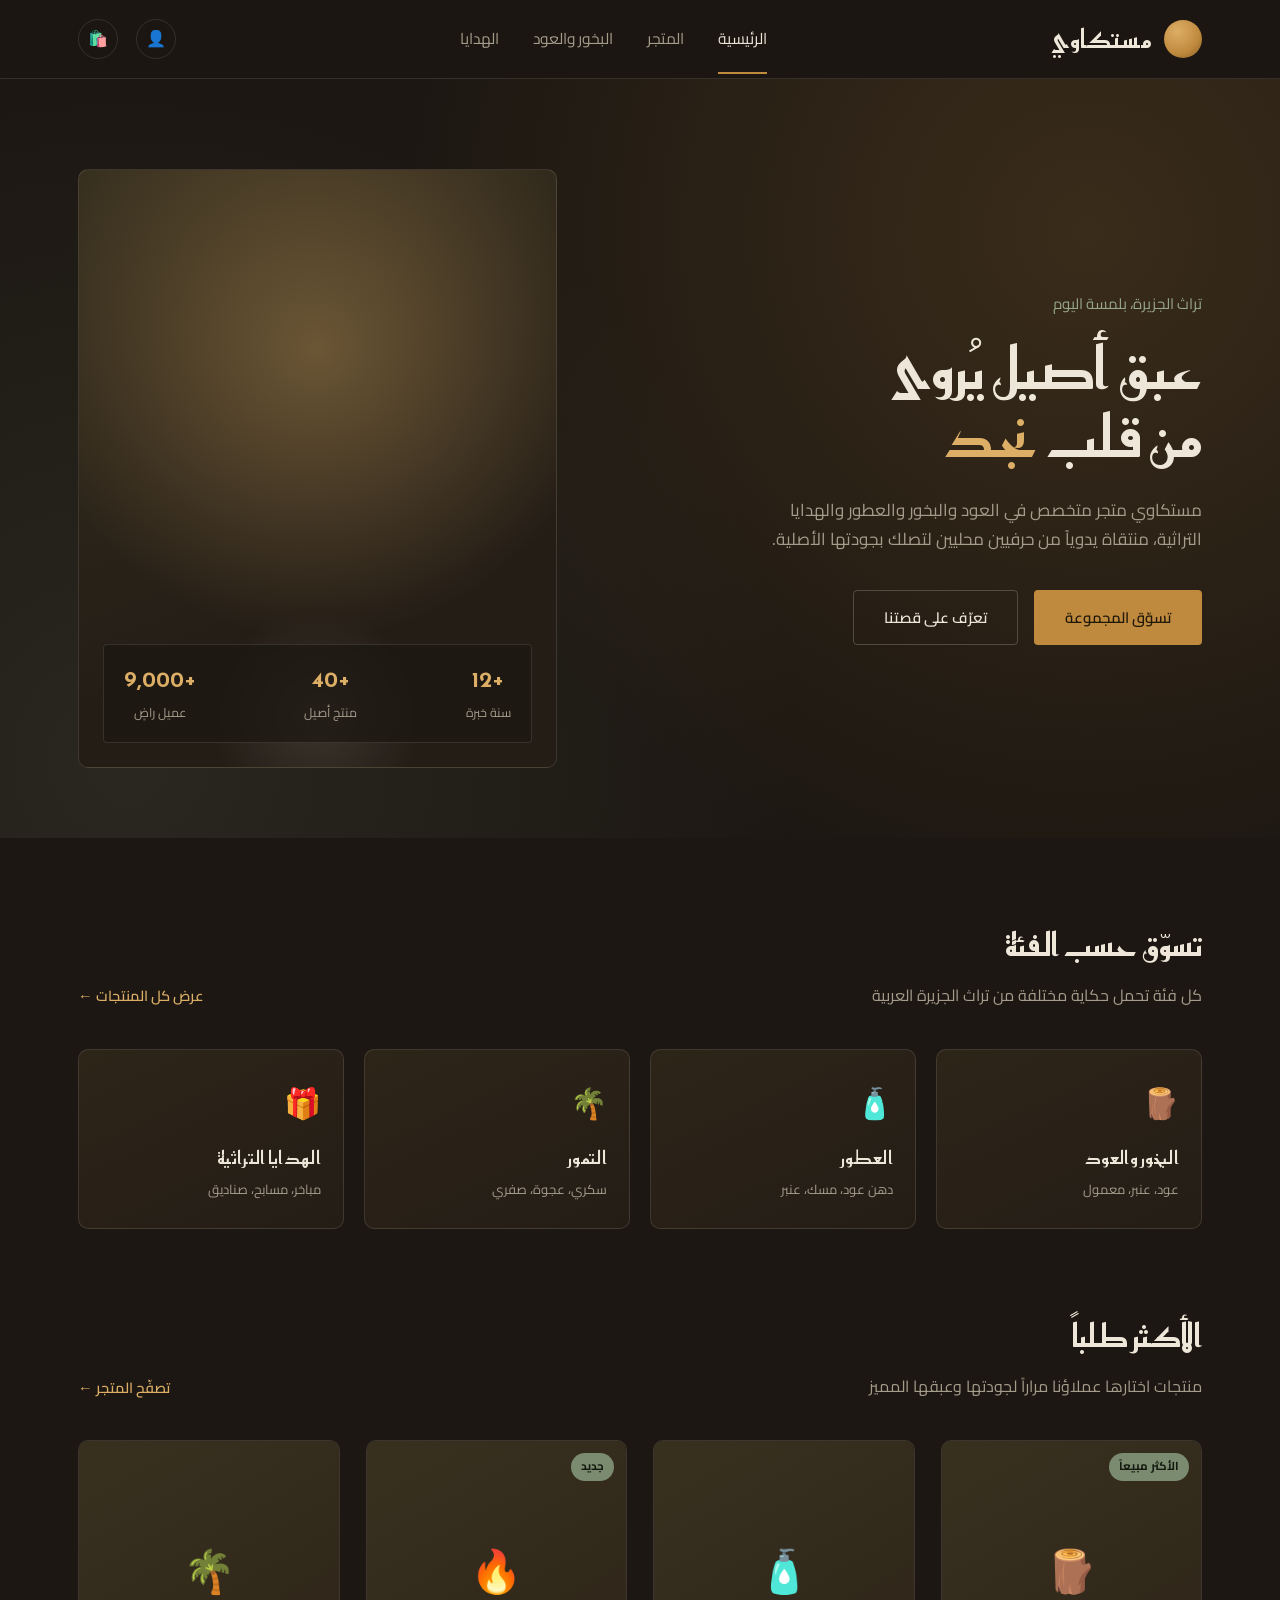
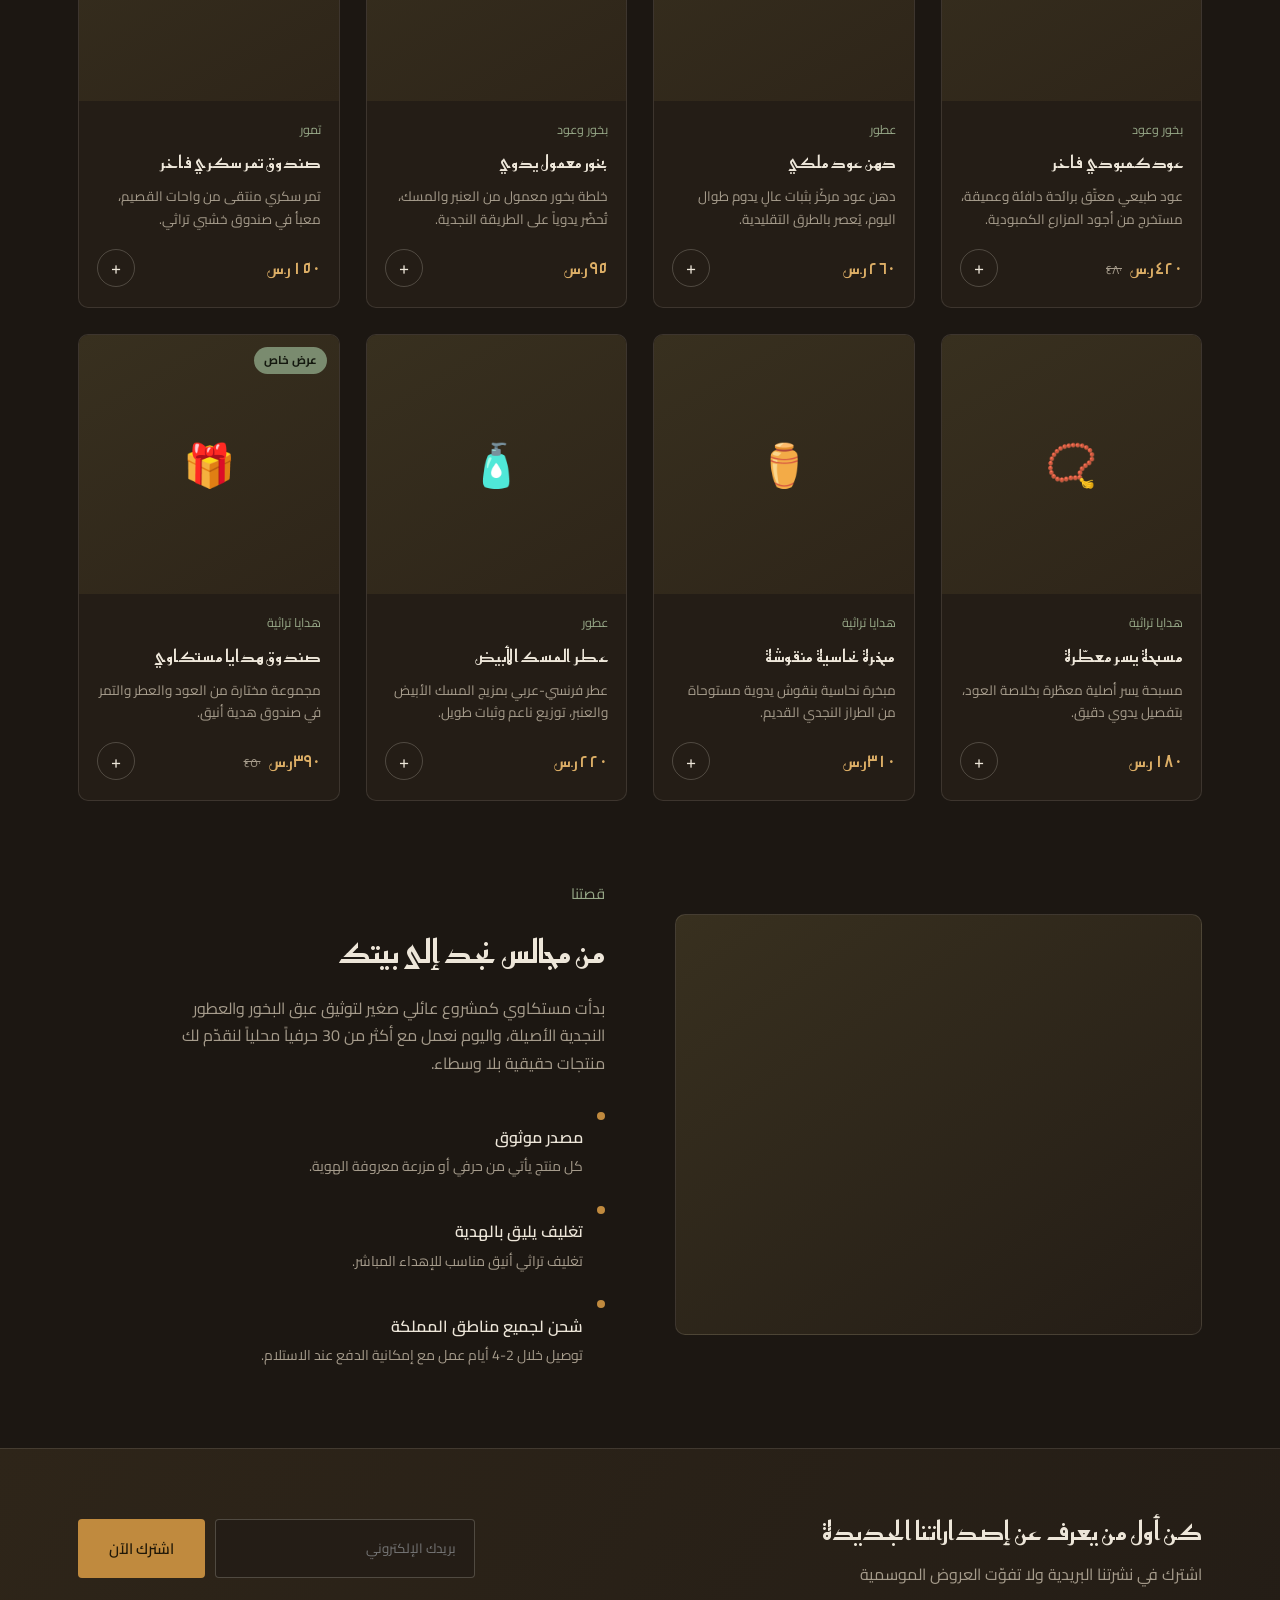
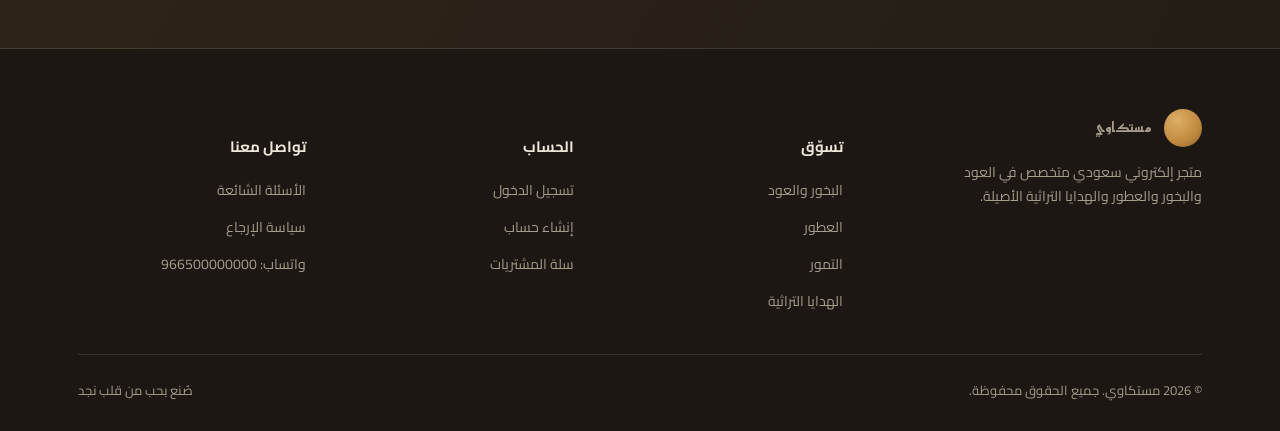
==== index.html @ 691b28ed "Add files via upload" ====
<!DOCTYPE html>
<html lang="ar" dir="rtl">
<head>
<meta charset="UTF-8">
<meta name="viewport" content="width=device-width, initial-scale=1.0">
<title>مستكاوي | عبق التراث في كل تفصيلة</title>
<link rel="stylesheet" href="style.css">
</head>
<body>

<header class="site-header">
  <div class="container header-row">
    <a href="index.html" class="brand">
      <span class="brand-mark"></span>
      <span class="kufi">مستكاوي</span>
    </a>
    <nav class="main-nav">
      <a href="index.html" class="active">الرئيسية</a>
      <a href="shop.html">المتجر</a>
      <a href="shop.html?cat=بخور%20وعود">البخور والعود</a>
      <a href="shop.html?cat=هدايا%20تراثية">الهدايا</a>
    </nav>
    <div class="header-actions">
      <a href="login.html" class="icon-btn" title="حسابي">👤</a>
      <a href="cart.html" class="icon-btn" title="السلة">
        🛍️
        <span class="cart-count" data-cart-count>0</span>
      </a>
      <button class="nav-toggle" aria-label="القائمة">☰</button>
    </div>
  </div>
</header>

<section class="hero">
  <div class="container hero-grid">
    <div>
      <p class="hero-eyebrow">تراث الجزيرة، بلمسة اليوم</p>
      <h1>عبق أصيل يُروى<br>من قلب <span>نجد</span></h1>
      <p class="lead">مستكاوي متجر متخصص في العود والبخور والعطور والهدايا التراثية، منتقاة يدوياً من حرفيين محليين لتصلك بجودتها الأصلية.</p>
      <div class="hero-cta">
        <a href="shop.html" class="btn btn-primary">تسوّق المجموعة</a>
        <a href="#story" class="btn btn-outline">تعرّف على قصتنا</a>
      </div>
    </div>
    <div class="hero-art">
      <div class="smoke"></div>
      <div class="hero-stats">
        <div><strong>+12</strong><span>سنة خبرة</span></div>
        <div><strong>+40</strong><span>منتج أصيل</span></div>
        <div><strong>+9,000</strong><span>عميل راضٍ</span></div>
      </div>
    </div>
  </div>
</section>

<section class="section">
  <div class="container">
    <div class="section-head">
      <div>
        <h2>تسوّق حسب الفئة</h2>
        <p>كل فئة تحمل حكاية مختلفة من تراث الجزيرة العربية</p>
      </div>
      <a href="shop.html" class="section-link">عرض كل المنتجات ←</a>
    </div>
    <div class="cat-grid">
      <a class="cat-card" href="shop.html?cat=بخور%20وعود">
        <div class="cat-icon">🪵</div>
        <h3>البخور والعود</h3>
        <span>عود، عنبر، معمول</span>
      </a>
      <a class="cat-card" href="shop.html?cat=عطور">
        <div class="cat-icon">🧴</div>
        <h3>العطور</h3>
        <span>دهن عود، مسك، عنبر</span>
      </a>
      <a class="cat-card" href="shop.html?cat=تمور">
        <div class="cat-icon">🌴</div>
        <h3>التمور</h3>
        <span>سكري، عجوة، صفري</span>
      </a>
      <a class="cat-card" href="shop.html?cat=هدايا%20تراثية">
        <div class="cat-icon">🎁</div>
        <h3>الهدايا التراثية</h3>
        <span>مباخر، مسابح، صناديق</span>
      </a>
    </div>
  </div>
</section>

<section class="section" style="padding-top:0;">
  <div class="container">
    <div class="section-head">
      <div>
        <h2>الأكثر طلباً</h2>
        <p>منتجات اختارها عملاؤنا مراراً لجودتها وعبقها المميز</p>
      </div>
      <a href="shop.html" class="section-link">تصفّح المتجر ←</a>
    </div>
    <div class="product-grid" id="home-product-grid"></div>
  </div>
</section>

<section class="section" id="story" style="padding-top:0;">
  <div class="container split">
    <div class="split-art"></div>
    <div>
      <p class="hero-eyebrow">قصتنا</p>
      <h2 style="font-size:32px;">من مجالس نجد إلى بيتك</h2>
      <p style="color:var(--muted); margin-top:16px; max-width:50ch;">بدأت مستكاوي كمشروع عائلي صغير لتوثيق عبق البخور والعطور النجدية الأصيلة، واليوم نعمل مع أكثر من 30 حرفياً محلياً لنقدّم لك منتجات حقيقية بلا وسطاء.</p>
      <div class="feature-list">
        <div class="feature-item">
          <span class="feature-dot"></span>
          <div><h4>مصدر موثوق</h4><p>كل منتج يأتي من حرفي أو مزرعة معروفة الهوية.</p></div>
        </div>
        <div class="feature-item">
          <span class="feature-dot"></span>
          <div><h4>تغليف يليق بالهدية</h4><p>تغليف تراثي أنيق مناسب للإهداء المباشر.</p></div>
        </div>
        <div class="feature-item">
          <span class="feature-dot"></span>
          <div><h4>شحن لجميع مناطق المملكة</h4><p>توصيل خلال 2-4 أيام عمل مع إمكانية الدفع عند الاستلام.</p></div>
        </div>
      </div>
    </div>
  </div>
</section>

<section class="band">
  <div class="container band-row">
    <div>
      <h2>كن أول من يعرف عن إصداراتنا الجديدة</h2>
      <p>اشترك في نشرتنا البريدية ولا تفوّت العروض الموسمية</p>
    </div>
    <form class="band-form" onsubmit="event.preventDefault(); showToast('تم تسجيل اشتراكك بنجاح');">
      <input type="email" placeholder="بريدك الإلكتروني" required>
      <button class="btn btn-primary" type="submit">اشترك الآن</button>
    </form>
  </div>
</section>

<footer class="site-footer">
  <div class="container">
    <div class="footer-grid">
      <div class="footer-about">
        <a href="index.html" class="brand"><span class="brand-mark"></span><span class="kufi">مستكاوي</span></a>
        <p>متجر إلكتروني سعودي متخصص في العود والبخور والعطور والهدايا التراثية الأصيلة.</p>
      </div>
      <div>
        <h5>تسوّق</h5>
        <ul>
          <li><a href="shop.html?cat=بخور%20وعود">البخور والعود</a></li>
          <li><a href="shop.html?cat=عطور">العطور</a></li>
          <li><a href="shop.html?cat=تمور">التمور</a></li>
          <li><a href="shop.html?cat=هدايا%20تراثية">الهدايا التراثية</a></li>
        </ul>
      </div>
      <div>
        <h5>الحساب</h5>
        <ul>
          <li><a href="login.html">تسجيل الدخول</a></li>
          <li><a href="register.html">إنشاء حساب</a></li>
          <li><a href="cart.html">سلة المشتريات</a></li>
        </ul>
      </div>
      <div>
        <h5>تواصل معنا</h5>
        <ul>
          <li><a href="#">الأسئلة الشائعة</a></li>
          <li><a href="#">سياسة الإرجاع</a></li>
          <li><a href="#">واتساب: 966500000000</a></li>
        </ul>
      </div>
    </div>
    <div class="footer-bottom">
      <span>© 2026 مستكاوي. جميع الحقوق محفوظة.</span>
      <span>صُنع بحب من قلب نجد</span>
    </div>
  </div>
</footer>

<script src="products.js"></script>
<script src="script.js"></script>
<script>
  renderProductGrid(document.getElementById('home-product-grid'), NANJAWI_PRODUCTS.slice(0, 8));
</script>
</body>
</html>
---- style.css ----
@import url('https://fonts.googleapis.com/css2?family=Reem+Kufi:wght@400..700&family=Cairo:wght@300;400;500;600;700;800&display=swap');

:root{
  --bg: #1c1712;
  --surface: #241d16;
  --surface-2: #2e2519;
  --surface-raised: #38301f;
  --gold: #c08a3e;
  --gold-light: #dcae66;
  --sage: #7a8b6f;
  --sage-light: #97a888;
  --ivory: #ede6d9;
  --muted: #a69c8c;
  --line: rgba(237,230,217,0.12);
  --line-strong: rgba(237,230,217,0.22);
  --danger: #c0603e;
  --radius-s: 4px;
  --radius-m: 10px;
  --shadow-deep: 0 24px 60px rgba(0,0,0,0.45);
}

*{ box-sizing: border-box; }

html{ scroll-behavior: smooth; }

body{
  margin: 0;
  background: var(--bg);
  color: var(--ivory);
  font-family: 'Cairo', sans-serif;
  direction: rtl;
  text-align: right;
  line-height: 1.7;
  -webkit-font-smoothing: antialiased;
}

img{ max-width: 100%; display: block; }

a{ color: inherit; text-decoration: none; }

h1, h2, h3, .kufi{
  font-family: 'Reem Kufi', sans-serif;
  font-weight: 600;
  margin: 0;
  letter-spacing: 0.3px;
}

p{ margin: 0; }

button, input, select, textarea{ font-family: inherit; }

:focus-visible{
  outline: 2px solid var(--gold-light);
  outline-offset: 3px;
}

@media (prefers-reduced-motion: reduce){
  *{ animation-duration: 0.001ms !important; transition-duration: 0.001ms !important; }
}

.container{
  max-width: 1180px;
  margin: 0 auto;
  padding: 0 28px;
}

/* ---------- Header ---------- */
.site-header{
  position: sticky;
  top: 0;
  z-index: 40;
  background: rgba(28, 23, 18, 0.88);
  backdrop-filter: blur(10px);
  border-bottom: 1px solid var(--line);
}

.header-row{
  display: flex;
  align-items: center;
  justify-content: space-between;
  height: 78px;
}

.brand{
  display: flex;
  align-items: center;
  gap: 12px;
  font-size: 26px;
  color: var(--ivory);
}

.brand-mark{
  width: 38px;
  height: 38px;
  border-radius: 50%;
  background: radial-gradient(circle at 35% 30%, var(--gold-light), var(--gold) 60%, #8a5e26 100%);
  flex-shrink: 0;
}

.main-nav{
  display: flex;
  align-items: center;
  gap: 34px;
}

.main-nav a{
  font-size: 15.5px;
  color: var(--muted);
  transition: color 0.2s ease;
  position: relative;
}

.main-nav a:hover, .main-nav a.active{ color: var(--ivory); }

.main-nav a.active::after{
  content: '';
  position: absolute;
  right: 0; left: 0;
  bottom: -22px;
  height: 2px;
  background: var(--gold);
}

.header-actions{
  display: flex;
  align-items: center;
  gap: 18px;
}

.icon-btn{
  width: 40px; height: 40px;
  display: flex; align-items: center; justify-content: center;
  border-radius: 50%;
  border: 1px solid var(--line);
  color: var(--ivory);
  position: relative;
  transition: border-color 0.2s ease, background 0.2s ease;
}
.icon-btn:hover{ border-color: var(--gold); background: var(--surface-2); }

.cart-count{
  position: absolute;
  top: -6px; left: -6px;
  background: var(--gold);
  color: #1c1712;
  font-size: 11px;
  font-weight: 700;
  min-width: 18px; height: 18px;
  border-radius: 50%;
  display: flex; align-items: center; justify-content: center;
  padding: 0 3px;
}

.nav-toggle{
  display: none;
  width: 40px; height: 40px;
  border: 1px solid var(--line);
  border-radius: 50%;
  background: none;
  color: var(--ivory);
  cursor: pointer;
}

@media (max-width: 880px){
  .main-nav{
    position: fixed;
    top: 78px; right: 0; left: 0;
    background: var(--surface);
    flex-direction: column;
    align-items: flex-start;
    padding: 22px 28px;
    border-bottom: 1px solid var(--line);
    gap: 20px;
    transform: translateY(-8px);
    opacity: 0;
    pointer-events: none;
    transition: opacity 0.2s ease, transform 0.2s ease;
  }
  .main-nav.open{ opacity: 1; transform: translateY(0); pointer-events: auto; }
  .main-nav a.active::after{ display: none; }
  .nav-toggle{ display: flex; align-items: center; justify-content: center; }
}

/* ---------- Buttons ---------- */
.btn{
  display: inline-flex;
  align-items: center;
  justify-content: center;
  gap: 8px;
  padding: 14px 30px;
  border-radius: var(--radius-s);
  font-size: 15px;
  font-weight: 600;
  cursor: pointer;
  border: 1px solid transparent;
  transition: transform 0.18s ease, background 0.18s ease, border-color 0.18s ease, opacity .18s ease;
}
.btn:active{ transform: scale(0.98); }

.btn-primary{
  background: var(--gold);
  color: #201808;
}
.btn-primary:hover{ background: var(--gold-light); }

.btn-outline{
  background: transparent;
  border-color: var(--line-strong);
  color: var(--ivory);
}
.btn-outline:hover{ border-color: var(--gold); color: var(--gold-light); }

.btn-block{ width: 100%; }

.btn[disabled]{ opacity: 0.5; cursor: not-allowed; }

/* ---------- Hero ---------- */
.hero{
  position: relative;
  overflow: hidden;
  padding: 90px 0 70px;
  background:
    radial-gradient(circle at 85% 20%, rgba(192,138,62,0.18), transparent 55%),
    radial-gradient(circle at 10% 90%, rgba(122,139,111,0.14), transparent 50%);
}

.hero-grid{
  display: grid;
  grid-template-columns: 1.1fr 0.9fr;
  gap: 60px;
  align-items: center;
}

.hero-eyebrow{
  color: var(--sage-light);
  font-size: 15px;
  margin-bottom: 18px;
}

.hero h1{
  font-size: 58px;
  line-height: 1.18;
  color: var(--ivory);
}

.hero h1 span{ color: var(--gold-light); }

.hero p.lead{
  margin-top: 24px;
  max-width: 46ch;
  color: var(--muted);
  font-size: 17px;
}

.hero-cta{
  margin-top: 36px;
  display: flex;
  gap: 16px;
  flex-wrap: wrap;
}

.hero-art{
  position: relative;
  aspect-ratio: 4 / 5;
  border-radius: var(--radius-m);
  background:
    linear-gradient(160deg, var(--surface-raised), var(--surface) 70%);
  border: 1px solid var(--line);
  overflow: hidden;
}

.hero-art::before{
  content: '';
  position: absolute;
  inset: 0;
  background: radial-gradient(circle at 50% 30%, rgba(220,174,102,0.35), transparent 60%);
}

.hero-art .smoke{
  position: absolute;
  bottom: -10%;
  right: 50%;
  transform: translateX(50%);
  width: 220px; height: 220px;
  border-radius: 50%;
  background: radial-gradient(circle, rgba(237,230,217,0.12), transparent 70%);
  filter: blur(6px);
}

.hero-stats{
  position: absolute;
  bottom: 24px; right: 24px; left: 24px;
  display: flex;
  justify-content: space-between;
  background: rgba(28,23,18,0.75);
  border: 1px solid var(--line);
  border-radius: var(--radius-s);
  padding: 16px 20px;
  backdrop-filter: blur(6px);
}

.hero-stats div{ text-align: center; }
.hero-stats strong{ display: block; font-family:'Reem Kufi'; font-size: 22px; color: var(--gold-light); }
.hero-stats span{ font-size: 12.5px; color: var(--muted); }

@media (max-width: 900px){
  .hero-grid{ grid-template-columns: 1fr; }
  .hero h1{ font-size: 40px; }
  .hero{ padding: 60px 0 40px; }
}

/* ---------- Section heading ---------- */
.section{ padding: 80px 0; }
.section-head{
  display: flex;
  align-items: flex-end;
  justify-content: space-between;
  margin-bottom: 40px;
  gap: 20px;
  flex-wrap: wrap;
}
.section-head h2{ font-size: 32px; }
.section-head p{ color: var(--muted); margin-top: 10px; max-width: 50ch; }
.section-link{ color: var(--gold-light); font-size: 14.5px; font-weight: 600; white-space: nowrap; }

/* ---------- Category cards ---------- */
.cat-grid{
  display: grid;
  grid-template-columns: repeat(4, 1fr);
  gap: 20px;
}
.cat-card{
  position: relative;
  border-radius: var(--radius-m);
  padding: 28px 22px;
  min-height: 160px;
  display: flex;
  flex-direction: column;
  justify-content: flex-end;
  border: 1px solid var(--line);
  background: linear-gradient(155deg, var(--surface-2), var(--surface));
  transition: border-color 0.2s ease, transform 0.2s ease;
}
.cat-card:hover{ border-color: var(--gold); transform: translateY(-4px); }
.cat-card .cat-icon{ font-size: 30px; margin-bottom: 14px; }
.cat-card h3{ font-size: 18px; font-weight: 500; }
.cat-card span{ color: var(--muted); font-size: 13px; margin-top: 4px; display:block; }

@media (max-width: 880px){ .cat-grid{ grid-template-columns: repeat(2, 1fr); } }

/* ---------- Product grid & cards ---------- */
.product-grid{
  display: grid;
  grid-template-columns: repeat(4, 1fr);
  gap: 26px;
}

@media (max-width: 1020px){ .product-grid{ grid-template-columns: repeat(3, 1fr); } }
@media (max-width: 760px){ .product-grid{ grid-template-columns: repeat(2, 1fr); } }
@media (max-width: 480px){ .product-grid{ grid-template-columns: 1fr; } }

.product-card{
  background: var(--surface);
  border: 1px solid var(--line);
  border-radius: var(--radius-m);
  overflow: hidden;
  display: flex;
  flex-direction: column;
  transition: border-color 0.2s ease, transform 0.2s ease;
}
.product-card:hover{ border-color: var(--line-strong); transform: translateY(-3px); }

.product-thumb{
  aspect-ratio: 1 / 1;
  background: linear-gradient(150deg, var(--surface-raised), var(--surface-2));
  position: relative;
  display: flex; align-items: center; justify-content: center;
  font-size: 42px;
}

.product-badge{
  position: absolute;
  top: 12px; right: 12px;
  background: var(--sage);
  color: #14180f;
  font-size: 11.5px;
  font-weight: 700;
  padding: 4px 10px;
  border-radius: 20px;
}

.product-info{ padding: 18px 18px 20px; display: flex; flex-direction: column; gap: 8px; flex: 1; }
.product-cat{ font-size: 12.5px; color: var(--sage-light); }
.product-info h3{ font-size: 17px; font-weight: 500; }
.product-desc{ color: var(--muted); font-size: 13.5px; }
.product-foot{
  margin-top: auto;
  display: flex;
  align-items: center;
  justify-content: space-between;
  padding-top: 10px;
}
.price{ font-family: 'Reem Kufi'; font-size: 19px; color: var(--gold-light); }
.price small{ font-family: 'Cairo'; font-size: 12px; color: var(--muted); font-weight: 400; }

.add-btn{
  width: 38px; height: 38px;
  border-radius: 50%;
  border: 1px solid var(--line-strong);
  background: transparent;
  color: var(--ivory);
  font-size: 18px;
  cursor: pointer;
  transition: background 0.2s ease, border-color 0.2s ease;
}
.add-btn:hover{ background: var(--gold); color: #201808; border-color: var(--gold); }

/* ---------- Filters bar ---------- */
.filters-bar{
  display: flex;
  gap: 12px;
  flex-wrap: wrap;
  margin-bottom: 36px;
}
.filter-chip{
  padding: 9px 18px;
  border-radius: 20px;
  border: 1px solid var(--line-strong);
  color: var(--muted);
  font-size: 14px;
  cursor: pointer;
  background: transparent;
  transition: all 0.18s ease;
}
.filter-chip.active, .filter-chip:hover{
  border-color: var(--gold);
  color: var(--gold-light);
  background: rgba(192,138,62,0.08);
}

/* ---------- Story / feature split ---------- */
.split{
  display: grid;
  grid-template-columns: 1fr 1fr;
  gap: 70px;
  align-items: center;
}
.split-art{
  aspect-ratio: 5/4;
  border-radius: var(--radius-m);
  background: linear-gradient(145deg, var(--surface-raised), var(--surface));
  border: 1px solid var(--line);
}
.feature-list{ margin-top: 26px; display: flex; flex-direction: column; gap: 18px; }
.feature-item{ display: flex; gap: 14px; }
.feature-dot{
  width: 8px; height: 8px; margin-top: 9px;
  border-radius: 50%; background: var(--gold); flex-shrink: 0;
}
.feature-item h4{ font-size: 16px; font-weight: 600; margin-bottom: 4px; }
.feature-item p{ color: var(--muted); font-size: 14px; }

@media (max-width: 900px){ .split{ grid-template-columns: 1fr; gap: 36px; } }

/* ---------- Newsletter band ---------- */
.band{
  background: linear-gradient(120deg, var(--surface-2), var(--surface));
  border-top: 1px solid var(--line);
  border-bottom: 1px solid var(--line);
  padding: 60px 0;
}
.band-row{
  display: flex; align-items: center; justify-content: space-between; gap: 30px; flex-wrap: wrap;
}
.band h2{ font-size: 26px; }
.band p{ color: var(--muted); margin-top: 8px; }
.band-form{ display: flex; gap: 10px; }
.band-form input{
  background: var(--surface);
  border: 1px solid var(--line-strong);
  border-radius: var(--radius-s);
  padding: 13px 18px;
  color: var(--ivory);
  min-width: 260px;
}

/* ---------- Footer ---------- */
.site-footer{ padding: 60px 0 30px; }
.footer-grid{
  display: grid;
  grid-template-columns: 1.4fr 1fr 1fr 1fr;
  gap: 40px;
  padding-bottom: 40px;
  border-bottom: 1px solid var(--line);
}
.footer-grid h5{ font-size: 15px; margin-bottom: 16px; color: var(--ivory); }
.footer-grid ul{ list-style: none; padding: 0; margin: 0; display: flex; flex-direction: column; gap: 10px; }
.footer-grid a{ color: var(--muted); font-size: 14px; transition: color 0.2s ease; }
.footer-grid a:hover{ color: var(--gold-light); }
.footer-about p{ color: var(--muted); font-size: 14px; max-width: 32ch; margin-top: 14px; }
.footer-bottom{
  padding-top: 24px;
  display: flex; justify-content: space-between; align-items: center; flex-wrap: wrap; gap: 12px;
  color: var(--muted); font-size: 13px;
}

@media (max-width: 800px){ .footer-grid{ grid-template-columns: 1fr 1fr; } }

/* ---------- Auth pages ---------- */
.auth-wrap{
  min-height: 100vh;
  display: grid;
  grid-template-columns: 1fr 1fr;
}

.auth-panel{
  position: relative;
  background:
    radial-gradient(circle at 30% 20%, rgba(220,174,102,0.25), transparent 55%),
    radial-gradient(circle at 80% 85%, rgba(122,139,111,0.18), transparent 50%),
    linear-gradient(160deg, var(--surface-raised), var(--bg) 75%);
  display: flex;
  flex-direction: column;
  justify-content: space-between;
  padding: 50px;
}

.auth-panel .brand{ font-size: 24px; }

.auth-quote{ max-width: 34ch; }
.auth-quote p.big{ font-family: 'Reem Kufi'; font-size: 28px; line-height: 1.5; color: var(--ivory); }
.auth-quote p.by{ margin-top: 14px; color: var(--muted); font-size: 14px; }

.auth-form-side{
  display: flex;
  align-items: center;
  justify-content: center;
  padding: 50px 40px;
}

.auth-box{ width: 100%; max-width: 400px; }
.auth-box h1{ font-size: 30px; margin-bottom: 10px; }
.auth-box .sub{ color: var(--muted); font-size: 14.5px; margin-bottom: 34px; }

.field{ margin-bottom: 20px; }
.field label{ display: block; font-size: 13.5px; color: var(--muted); margin-bottom: 8px; }
.field input{
  width: 100%;
  background: var(--surface);
  border: 1px solid var(--line-strong);
  border-radius: var(--radius-s);
  padding: 13px 16px;
  color: var(--ivory);
  font-size: 15px;
  transition: border-color 0.2s ease;
}
.field input:focus{ border-color: var(--gold); }
.field-error{ color: var(--danger); font-size: 12.5px; margin-top: 6px; display: none; }
.field.invalid input{ border-color: var(--danger); }
.field.invalid .field-error{ display: block; }

.field-row{ display: flex; align-items: center; justify-content: space-between; margin-bottom: 24px; }
.remember{ display: flex; align-items: center; gap: 8px; font-size: 13.5px; color: var(--muted); }
.remember input{ accent-color: var(--gold); }
.link-muted{ font-size: 13.5px; color: var(--gold-light); }

.divider{
  display: flex; align-items: center; gap: 14px;
  margin: 26px 0;
  color: var(--muted); font-size: 13px;
}
.divider::before, .divider::after{ content: ''; flex: 1; height: 1px; background: var(--line); }

.social-row{ display: flex; gap: 12px; }
.social-btn{
  flex: 1;
  padding: 12px;
  border-radius: var(--radius-s);
  border: 1px solid var(--line-strong);
  background: transparent;
  color: var(--ivory);
  cursor: pointer;
  font-size: 14px;
  transition: border-color 0.2s ease;
}
.social-btn:hover{ border-color: var(--gold); }

.auth-switch{ text-align: center; margin-top: 30px; color: var(--muted); font-size: 14px; }

.toast{
  position: fixed;
  bottom: 26px; right: 26px;
  background: var(--surface-raised);
  border: 1px solid var(--gold);
  color: var(--ivory);
  padding: 14px 22px;
  border-radius: var(--radius-s);
  font-size: 14px;
  box-shadow: var(--shadow-deep);
  transform: translateY(20px);
  opacity: 0;
  pointer-events: none;
  transition: all 0.3s ease;
  z-index: 100;
}
.toast.show{ transform: translateY(0); opacity: 1; }

@media (max-width: 920px){
  .auth-wrap{ grid-template-columns: 1fr; }
  .auth-panel{ display: none; }
}

/* ---------- Page header (shop/product/cart) ---------- */
.page-head{ padding: 50px 0 10px; }
.breadcrumb{ color: var(--muted); font-size: 13.5px; margin-bottom: 14px; }
.breadcrumb a:hover{ color: var(--gold-light); }
.page-head h1{ font-size: 36px; }

/* ---------- Product detail ---------- */
.pd-grid{ display: grid; grid-template-columns: 0.9fr 1.1fr; gap: 60px; }
.pd-gallery-main{
  aspect-ratio: 1/1;
  border-radius: var(--radius-m);
  background: linear-gradient(150deg, var(--surface-raised), var(--surface-2));
  display: flex; align-items: center; justify-content: center;
  font-size: 90px;
  border: 1px solid var(--line);
}
.pd-thumbs{ display: flex; gap: 12px; margin-top: 14px; }
.pd-thumbs div{
  width: 68px; height: 68px; border-radius: var(--radius-s);
  background: var(--surface-2); border: 1px solid var(--line);
  display: flex; align-items: center; justify-content: center; font-size: 22px;
  cursor: pointer;
}
.pd-thumbs div.active{ border-color: var(--gold); }

.pd-info .product-cat{ font-size: 13.5px; }
.pd-info h1{ font-size: 32px; margin-top: 8px; }
.pd-rating{ display:flex; align-items:center; gap: 8px; margin-top: 12px; color: var(--gold-light); font-size: 14px; }
.pd-price{ font-family:'Reem Kufi'; font-size: 30px; color: var(--gold-light); margin-top: 18px; }
.pd-desc{ color: var(--muted); margin-top: 18px; font-size: 15px; max-width: 55ch; }

.qty-row{ display: flex; align-items: center; gap: 18px; margin-top: 28px; }
.qty-control{ display: flex; align-items: center; border: 1px solid var(--line-strong); border-radius: var(--radius-s); }
.qty-control button{ width: 40px; height: 44px; background: none; border: none; color: var(--ivory); font-size: 18px; cursor: pointer; }
.qty-control span{ width: 34px; text-align: center; }

.pd-actions{ display: flex; gap: 14px; margin-top: 30px; }

.pd-meta{ margin-top: 34px; border-top: 1px solid var(--line); padding-top: 24px; display: flex; flex-direction: column; gap: 10px; }
.pd-meta div{ display: flex; justify-content: space-between; font-size: 14px; }
.pd-meta span:first-child{ color: var(--muted); }

@media (max-width: 900px){ .pd-grid{ grid-template-columns: 1fr; gap: 30px; } }

/* ---------- Cart page ---------- */
.cart-grid{ display: grid; grid-template-columns: 1.6fr 1fr; gap: 40px; align-items: flex-start; }
.cart-list{ display: flex; flex-direction: column; gap: 16px; }
.cart-item{
  display: grid;
  grid-template-columns: 90px 1fr auto auto;
  align-items: center;
  gap: 18px;
  background: var(--surface);
  border: 1px solid var(--line);
  border-radius: var(--radius-m);
  padding: 16px;
}
.cart-thumb{
  width: 90px; height: 90px; border-radius: var(--radius-s);
  background: linear-gradient(150deg, var(--surface-raised), var(--surface-2));
  display: flex; align-items: center; justify-content: center; font-size: 30px;
}
.cart-item h3{ font-size: 16px; font-weight: 500; }
.cart-item .product-cat{ margin-top: 4px; }
.cart-item .price{ font-size: 16px; }
.remove-btn{ background: none; border: none; color: var(--muted); cursor: pointer; font-size: 13px; margin-top: 8px; }
.remove-btn:hover{ color: var(--danger); }

.cart-empty{ text-align: center; padding: 80px 20px; color: var(--muted); }
.cart-empty .emoji{ font-size: 50px; margin-bottom: 20px; }

.summary-box{
  background: var(--surface);
  border: 1px solid var(--line);
  border-radius: var(--radius-m);
  padding: 26px;
  position: sticky;
  top: 100px;
}
.summary-box h3{ font-size: 19px; margin-bottom: 20px; }
.summary-row{ display: flex; justify-content: space-between; font-size: 14.5px; color: var(--muted); margin-bottom: 12px; }
.summary-row.total{ color: var(--ivory); font-size: 17px; font-weight: 600; border-top: 1px solid var(--line); padding-top: 16px; margin-top: 6px; }
.summary-row.total .price{ font-size: 20px; }

.promo-row{ display: flex; gap: 8px; margin: 20px 0; }
.promo-row input{
  flex: 1; background: var(--surface-2); border: 1px solid var(--line-strong);
  border-radius: var(--radius-s); padding: 10px 14px; color: var(--ivory);
}

/* ---------- Utility ---------- */
.mt-lg{ margin-top: 60px; }
.text-center{ text-align: center; }
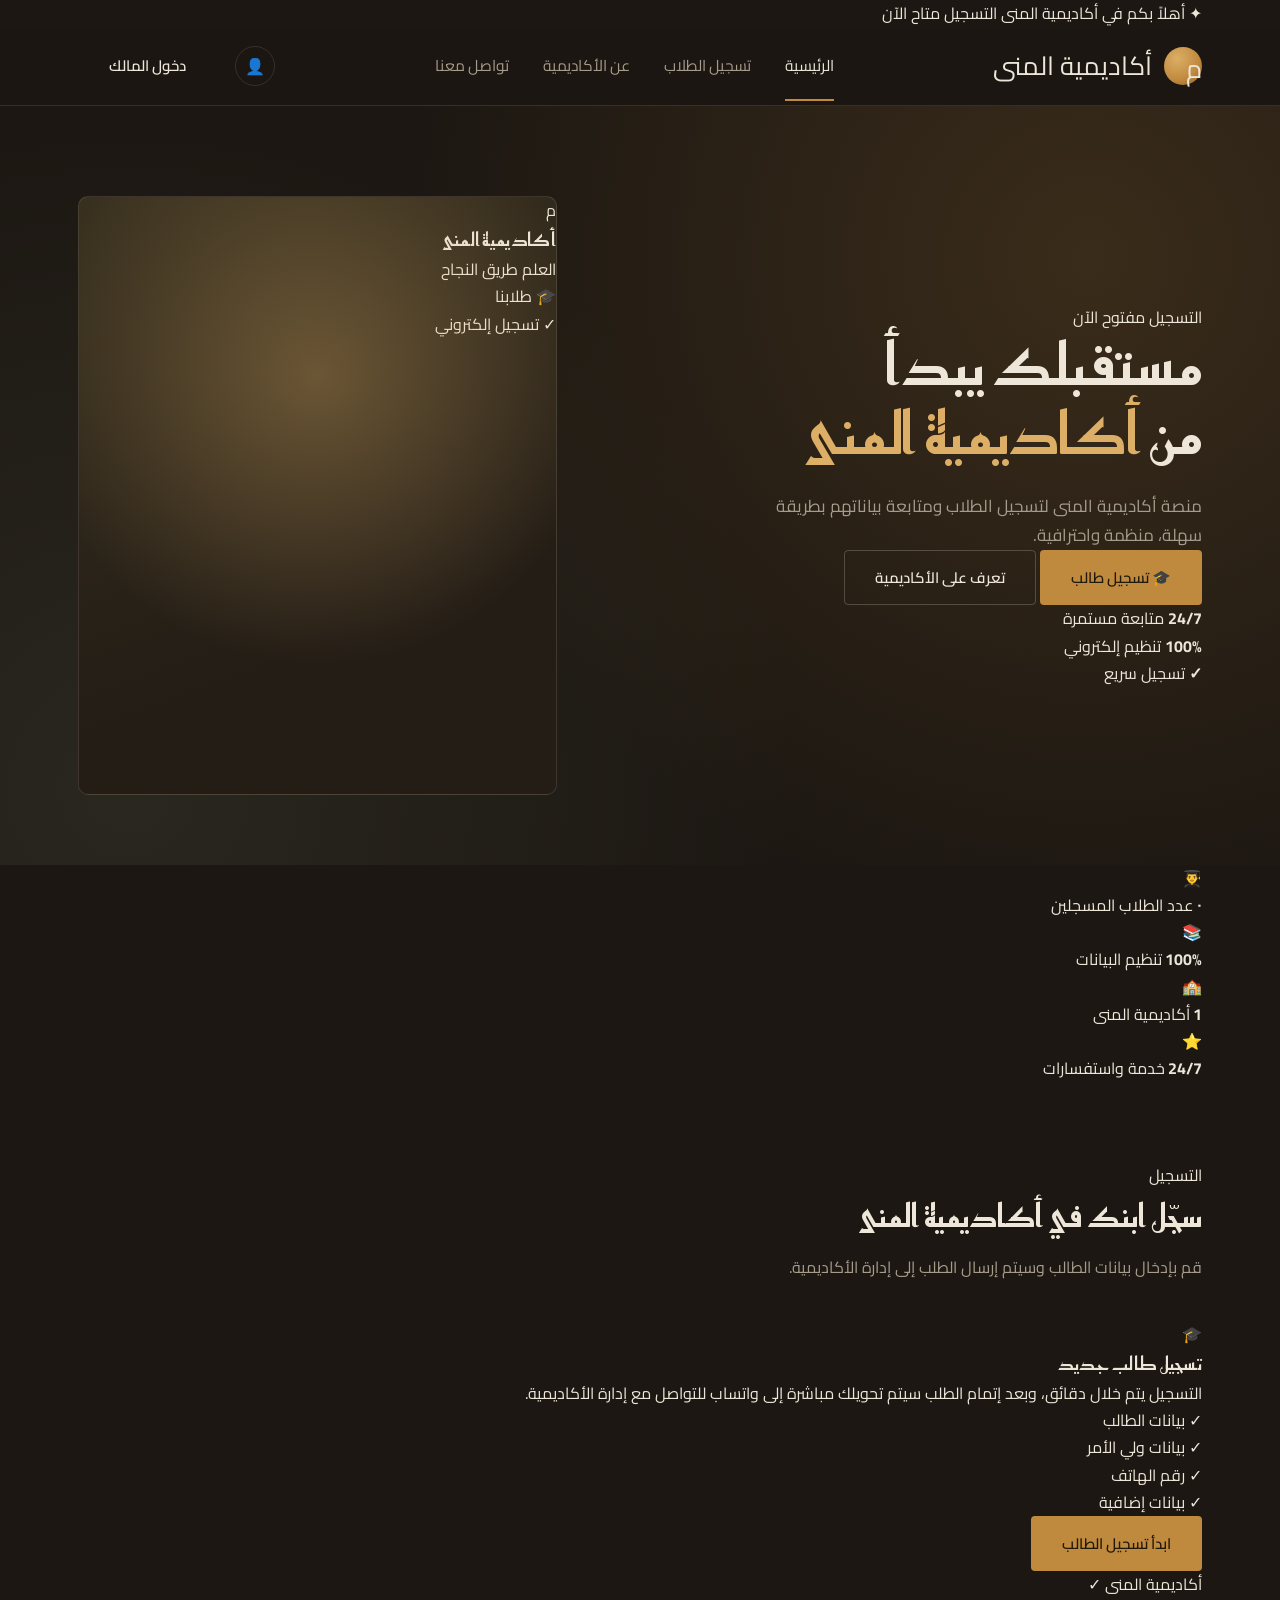
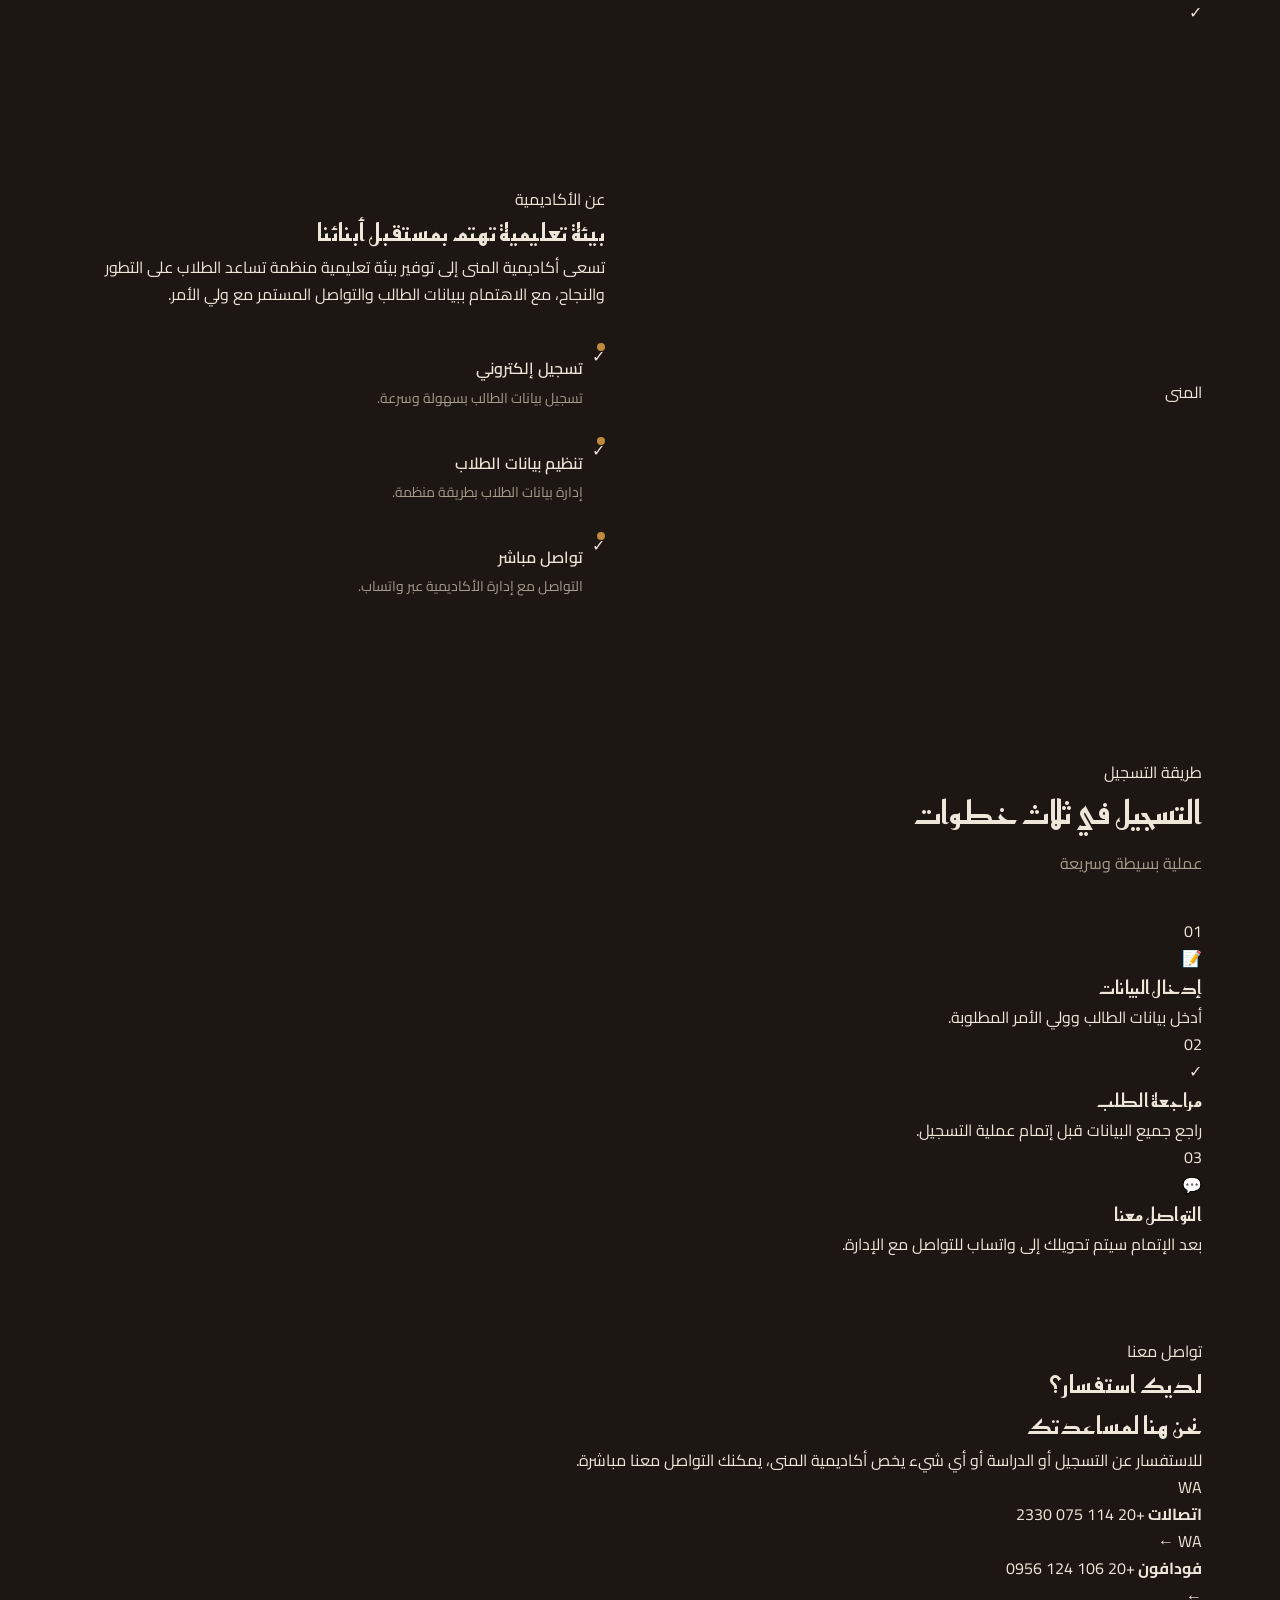
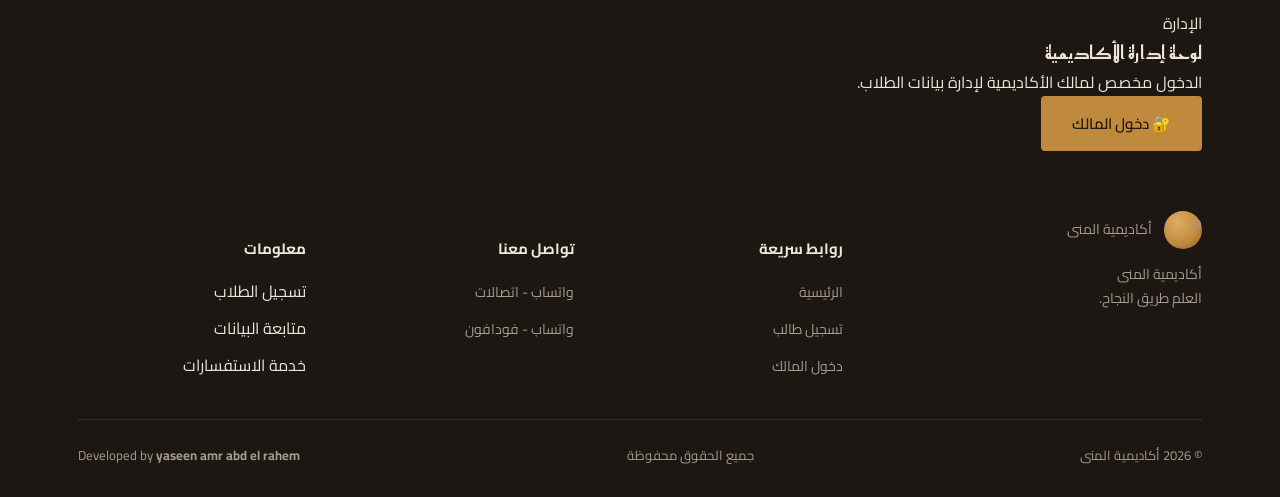
==== commit ef86420d: "Revise index.html for Academy website updates Updated the HTML structure and content for the Academy" ====
--- a/index.html
+++ b/index.html
@@ -1,187 +1,1055 @@
 <!DOCTYPE html>
 <html lang="ar" dir="rtl">
+
 <head>
-<meta charset="UTF-8">
-<meta name="viewport" content="width=device-width, initial-scale=1.0">
-<title>مستكاوي | عبق التراث في كل تفصيلة</title>
-<link rel="stylesheet" href="style.css">
+    <meta charset="UTF-8">
+
+    <meta name="viewport"
+          content="width=device-width, initial-scale=1.0">
+
+    <meta name="description"
+          content="أكاديمية المنى - منصة تسجيل ومتابعة الطلاب">
+
+    <meta name="theme-color"
+          content="#0b3d2e">
+
+    <title>أكاديمية المنى | تسجيل الطلاب</title>
+
+    <link rel="stylesheet" href="style.css">
 </head>
+
 <body>
 
+<!-- =========================
+     TOP BAR
+========================= -->
+
+<div class="top-bar">
+    <div class="container">
+
+        <span>
+            ✦ أهلاً بكم في أكاديمية المنى
+        </span>
+
+        <span>
+            التسجيل متاح الآن
+        </span>
+
+    </div>
+</div>
+
+
+<!-- =========================
+     HEADER
+========================= -->
+
 <header class="site-header">
-  <div class="container header-row">
-    <a href="index.html" class="brand">
-      <span class="brand-mark"></span>
-      <span class="kufi">مستكاوي</span>
-    </a>
-    <nav class="main-nav">
-      <a href="index.html" class="active">الرئيسية</a>
-      <a href="shop.html">المتجر</a>
-      <a href="shop.html?cat=بخور%20وعود">البخور والعود</a>
-      <a href="shop.html?cat=هدايا%20تراثية">الهدايا</a>
-    </nav>
-    <div class="header-actions">
-      <a href="login.html" class="icon-btn" title="حسابي">👤</a>
-      <a href="cart.html" class="icon-btn" title="السلة">
-        🛍️
-        <span class="cart-count" data-cart-count>0</span>
-      </a>
-      <button class="nav-toggle" aria-label="القائمة">☰</button>
+
+    <div class="container header-row">
+
+        <!-- LOGO -->
+
+        <a href="index.html" class="brand">
+
+            <span class="brand-mark">
+                م
+            </span>
+
+            <span class="brand-text">
+                أكاديمية المنى
+            </span>
+
+        </a>
+
+
+        <!-- NAVIGATION -->
+
+        <nav class="main-nav">
+
+            <a href="index.html" class="active">
+                الرئيسية
+            </a>
+
+            <a href="#registration">
+                تسجيل الطلاب
+            </a>
+
+            <a href="#about">
+                عن الأكاديمية
+            </a>
+
+            <a href="#contact">
+                تواصل معنا
+            </a>
+
+        </nav>
+
+
+        <!-- ACTIONS -->
+
+        <div class="header-actions">
+
+            <a href="login.html"
+               class="icon-btn"
+               title="دخول المالك">
+
+                👤
+
+            </a>
+
+            <a href="login.html"
+               class="btn btn-small">
+
+                دخول المالك
+
+            </a>
+
+        </div>
+
     </div>
-  </div>
+
 </header>
 
+
+
+<!-- =========================
+     HERO
+========================= -->
+
 <section class="hero">
-  <div class="container hero-grid">
-    <div>
-      <p class="hero-eyebrow">تراث الجزيرة، بلمسة اليوم</p>
-      <h1>عبق أصيل يُروى<br>من قلب <span>نجد</span></h1>
-      <p class="lead">مستكاوي متجر متخصص في العود والبخور والعطور والهدايا التراثية، منتقاة يدوياً من حرفيين محليين لتصلك بجودتها الأصلية.</p>
-      <div class="hero-cta">
-        <a href="shop.html" class="btn btn-primary">تسوّق المجموعة</a>
-        <a href="#story" class="btn btn-outline">تعرّف على قصتنا</a>
-      </div>
+
+    <div class="container hero-grid">
+
+        <div class="hero-content">
+
+            <div class="hero-badge">
+
+                <span class="status-dot"></span>
+
+                التسجيل مفتوح الآن
+
+            </div>
+
+
+            <h1>
+
+                مستقبلك يبدأ
+                <br>
+
+                من <span>أكاديمية المنى</span>
+
+            </h1>
+
+
+            <p class="lead">
+
+                منصة أكاديمية المنى لتسجيل الطلاب
+                ومتابعة بياناتهم بطريقة سهلة،
+                منظمة واحترافية.
+
+            </p>
+
+
+            <div class="hero-actions">
+
+                <a href="register.html"
+                   class="btn btn-primary">
+
+                    🎓 تسجيل طالب
+
+                </a>
+
+
+                <a href="#about"
+                   class="btn btn-outline">
+
+                    تعرف على الأكاديمية
+
+                </a>
+
+            </div>
+
+
+            <!-- QUICK INFO -->
+
+            <div class="hero-info">
+
+                <div>
+
+                    <strong>24/7</strong>
+
+                    <span>
+                        متابعة مستمرة
+                    </span>
+
+                </div>
+
+
+                <div>
+
+                    <strong>100%</strong>
+
+                    <span>
+                        تنظيم إلكتروني
+                    </span>
+
+                </div>
+
+
+                <div>
+
+                    <strong>✓</strong>
+
+                    <span>
+                        تسجيل سريع
+                    </span>
+
+                </div>
+
+            </div>
+
+        </div>
+
+
+        <!-- HERO ART -->
+
+        <div class="hero-art">
+
+            <div class="academy-card">
+
+                <div class="academy-symbol">
+                    م
+                </div>
+
+                <h3>
+                    أكاديمية المنى
+                </h3>
+
+                <p>
+                    العلم طريق النجاح
+                </p>
+
+                <div class="academy-line"></div>
+
+            </div>
+
+
+            <div class="floating-card card-one">
+
+                🎓
+
+                <span>
+                    طلابنا
+                </span>
+
+            </div>
+
+
+            <div class="floating-card card-two">
+
+                ✓
+
+                <span>
+                    تسجيل إلكتروني
+                </span>
+
+            </div>
+
+        </div>
+
     </div>
-    <div class="hero-art">
-      <div class="smoke"></div>
-      <div class="hero-stats">
-        <div><strong>+12</strong><span>سنة خبرة</span></div>
-        <div><strong>+40</strong><span>منتج أصيل</span></div>
-        <div><strong>+9,000</strong><span>عميل راضٍ</span></div>
-      </div>
+
+</section>
+
+
+
+<!-- =========================
+     STUDENTS COUNTER
+========================= -->
+
+<section class="stats-section">
+
+    <div class="container stats-grid">
+
+
+        <div class="stat-card">
+
+            <div class="stat-icon">
+                👨‍🎓
+            </div>
+
+            <strong id="studentsCount">
+                0
+            </strong>
+
+            <span>
+                عدد الطلاب المسجلين
+            </span>
+
+        </div>
+
+
+        <div class="stat-card">
+
+            <div class="stat-icon">
+                📚
+            </div>
+
+            <strong>
+                100%
+            </strong>
+
+            <span>
+                تنظيم البيانات
+            </span>
+
+        </div>
+
+
+        <div class="stat-card">
+
+            <div class="stat-icon">
+                🏫
+            </div>
+
+            <strong>
+                1
+            </strong>
+
+            <span>
+                أكاديمية المنى
+            </span>
+
+        </div>
+
+
+        <div class="stat-card">
+
+            <div class="stat-icon">
+                ⭐
+            </div>
+
+            <strong>
+                24/7
+            </strong>
+
+            <span>
+                خدمة واستفسارات
+            </span>
+
+        </div>
+
     </div>
-  </div>
+
 </section>
 
-<section class="section">
-  <div class="container">
-    <div class="section-head">
-      <div>
-        <h2>تسوّق حسب الفئة</h2>
-        <p>كل فئة تحمل حكاية مختلفة من تراث الجزيرة العربية</p>
-      </div>
-      <a href="shop.html" class="section-link">عرض كل المنتجات ←</a>
+
+
+<!-- =========================
+     REGISTRATION
+========================= -->
+
+<section class="section" id="registration">
+
+    <div class="container">
+
+        <div class="section-head">
+
+            <div>
+
+                <div class="section-label">
+                    التسجيل
+                </div>
+
+                <h2>
+                    سجّل ابنك في أكاديمية المنى
+                </h2>
+
+                <p>
+                    قم بإدخال بيانات الطالب وسيتم
+                    إرسال الطلب إلى إدارة الأكاديمية.
+                </p>
+
+            </div>
+
+        </div>
+
+
+        <div class="registration-box">
+
+            <div class="registration-content">
+
+                <div class="registration-icon">
+                    🎓
+                </div>
+
+                <h3>
+                    تسجيل طالب جديد
+                </h3>
+
+                <p>
+
+                    التسجيل يتم خلال دقائق،
+                    وبعد إتمام الطلب سيتم تحويلك
+                    مباشرة إلى واتساب للتواصل مع
+                    إدارة الأكاديمية.
+
+                </p>
+
+
+                <div class="registration-features">
+
+                    <div>
+                        <span>✓</span>
+                        بيانات الطالب
+                    </div>
+
+                    <div>
+                        <span>✓</span>
+                        بيانات ولي الأمر
+                    </div>
+
+                    <div>
+                        <span>✓</span>
+                        رقم الهاتف
+                    </div>
+
+                    <div>
+                        <span>✓</span>
+                        بيانات إضافية
+                    </div>
+
+                </div>
+
+
+                <a href="register.html"
+                   class="btn btn-primary">
+
+                    ابدأ تسجيل الطالب
+
+                </a>
+
+            </div>
+
+
+            <div class="registration-visual">
+
+                <div class="document-card">
+
+                    <div class="document-top">
+
+                        <span>
+                            أكاديمية المنى
+                        </span>
+
+                        <span>
+                            ✓
+                        </span>
+
+                    </div>
+
+                    <div class="document-line large"></div>
+
+                    <div class="document-line"></div>
+
+                    <div class="document-line"></div>
+
+                    <div class="document-line short"></div>
+
+                    <div class="document-check">
+                        ✓
+                    </div>
+
+                </div>
+
+            </div>
+
+        </div>
+
     </div>
-    <div class="cat-grid">
-      <a class="cat-card" href="shop.html?cat=بخور%20وعود">
-        <div class="cat-icon">🪵</div>
-        <h3>البخور والعود</h3>
-        <span>عود، عنبر، معمول</span>
-      </a>
-      <a class="cat-card" href="shop.html?cat=عطور">
-        <div class="cat-icon">🧴</div>
-        <h3>العطور</h3>
-        <span>دهن عود، مسك، عنبر</span>
-      </a>
-      <a class="cat-card" href="shop.html?cat=تمور">
-        <div class="cat-icon">🌴</div>
-        <h3>التمور</h3>
-        <span>سكري، عجوة، صفري</span>
-      </a>
-      <a class="cat-card" href="shop.html?cat=هدايا%20تراثية">
-        <div class="cat-icon">🎁</div>
-        <h3>الهدايا التراثية</h3>
-        <span>مباخر، مسابح، صناديق</span>
-      </a>
+
+</section>
+
+
+
+<!-- =========================
+     ABOUT
+========================= -->
+
+<section class="section about-section"
+         id="about">
+
+    <div class="container split">
+
+
+        <div class="about-art">
+
+            <div class="about-circle">
+
+                <span>
+                    المنى
+                </span>
+
+            </div>
+
+        </div>
+
+
+        <div class="about-content">
+
+            <div class="section-label">
+                عن الأكاديمية
+            </div>
+
+            <h2>
+                بيئة تعليمية تهتم
+                <span>بمستقبل أبنائنا</span>
+            </h2>
+
+            <p>
+
+                تسعى أكاديمية المنى إلى توفير
+                بيئة تعليمية منظمة تساعد الطلاب
+                على التطور والنجاح، مع الاهتمام
+                ببيانات الطالب والتواصل المستمر
+                مع ولي الأمر.
+
+            </p>
+
+
+            <div class="feature-list">
+
+
+                <div class="feature-item">
+
+                    <span class="feature-dot">
+                        ✓
+                    </span>
+
+                    <div>
+
+                        <h4>
+                            تسجيل إلكتروني
+                        </h4>
+
+                        <p>
+                            تسجيل بيانات الطالب
+                            بسهولة وسرعة.
+                        </p>
+
+                    </div>
+
+                </div>
+
+
+                <div class="feature-item">
+
+                    <span class="feature-dot">
+                        ✓
+                    </span>
+
+                    <div>
+
+                        <h4>
+                            تنظيم بيانات الطلاب
+                        </h4>
+
+                        <p>
+                            إدارة بيانات الطلاب
+                            بطريقة منظمة.
+                        </p>
+
+                    </div>
+
+                </div>
+
+
+                <div class="feature-item">
+
+                    <span class="feature-dot">
+                        ✓
+                    </span>
+
+                    <div>
+
+                        <h4>
+                            تواصل مباشر
+                        </h4>
+
+                        <p>
+                            التواصل مع إدارة الأكاديمية
+                            عبر واتساب.
+                        </p>
+
+                    </div>
+
+                </div>
+
+
+            </div>
+
+        </div>
+
     </div>
-  </div>
+
 </section>
 
-<section class="section" style="padding-top:0;">
-  <div class="container">
-    <div class="section-head">
-      <div>
-        <h2>الأكثر طلباً</h2>
-        <p>منتجات اختارها عملاؤنا مراراً لجودتها وعبقها المميز</p>
-      </div>
-      <a href="shop.html" class="section-link">تصفّح المتجر ←</a>
+
+
+<!-- =========================
+     HOW IT WORKS
+========================= -->
+
+<section class="section process-section">
+
+    <div class="container">
+
+        <div class="section-head centered">
+
+            <div>
+
+                <div class="section-label">
+                    طريقة التسجيل
+                </div>
+
+                <h2>
+                    التسجيل في ثلاث خطوات
+                </h2>
+
+                <p>
+                    عملية بسيطة وسريعة
+                </p>
+
+            </div>
+
+        </div>
+
+
+        <div class="process-grid">
+
+
+            <div class="process-card">
+
+                <span class="process-number">
+                    01
+                </span>
+
+                <div class="process-icon">
+                    📝
+                </div>
+
+                <h3>
+                    إدخال البيانات
+                </h3>
+
+                <p>
+                    أدخل بيانات الطالب وولي الأمر
+                    المطلوبة.
+                </p>
+
+            </div>
+
+
+            <div class="process-card">
+
+                <span class="process-number">
+                    02
+                </span>
+
+                <div class="process-icon">
+                    ✓
+                </div>
+
+                <h3>
+                    مراجعة الطلب
+                </h3>
+
+                <p>
+                    راجع جميع البيانات قبل إتمام
+                    عملية التسجيل.
+                </p>
+
+            </div>
+
+
+            <div class="process-card">
+
+                <span class="process-number">
+                    03
+                </span>
+
+                <div class="process-icon">
+                    💬
+                </div>
+
+                <h3>
+                    التواصل معنا
+                </h3>
+
+                <p>
+                    بعد الإتمام سيتم تحويلك إلى
+                    واتساب للتواصل مع الإدارة.
+                </p>
+
+            </div>
+
+
+        </div>
+
     </div>
-    <div class="product-grid" id="home-product-grid"></div>
-  </div>
+
 </section>
 
-<section class="section" id="story" style="padding-top:0;">
-  <div class="container split">
-    <div class="split-art"></div>
-    <div>
-      <p class="hero-eyebrow">قصتنا</p>
-      <h2 style="font-size:32px;">من مجالس نجد إلى بيتك</h2>
-      <p style="color:var(--muted); margin-top:16px; max-width:50ch;">بدأت مستكاوي كمشروع عائلي صغير لتوثيق عبق البخور والعطور النجدية الأصيلة، واليوم نعمل مع أكثر من 30 حرفياً محلياً لنقدّم لك منتجات حقيقية بلا وسطاء.</p>
-      <div class="feature-list">
-        <div class="feature-item">
-          <span class="feature-dot"></span>
-          <div><h4>مصدر موثوق</h4><p>كل منتج يأتي من حرفي أو مزرعة معروفة الهوية.</p></div>
-        </div>
-        <div class="feature-item">
-          <span class="feature-dot"></span>
-          <div><h4>تغليف يليق بالهدية</h4><p>تغليف تراثي أنيق مناسب للإهداء المباشر.</p></div>
-        </div>
-        <div class="feature-item">
-          <span class="feature-dot"></span>
-          <div><h4>شحن لجميع مناطق المملكة</h4><p>توصيل خلال 2-4 أيام عمل مع إمكانية الدفع عند الاستلام.</p></div>
-        </div>
-      </div>
+
+
+<!-- =========================
+     CONTACT
+========================= -->
+
+<section class="contact-section"
+         id="contact">
+
+    <div class="container">
+
+        <div class="contact-box">
+
+
+            <div class="contact-content">
+
+                <div class="section-label">
+                    تواصل معنا
+                </div>
+
+                <h2>
+                    لديك استفسار؟
+                    <br>
+                    نحن هنا لمساعدتك
+                </h2>
+
+                <p>
+
+                    للاستفسار عن التسجيل أو الدراسة
+                    أو أي شيء يخص أكاديمية المنى،
+                    يمكنك التواصل معنا مباشرة.
+
+                </p>
+
+            </div>
+
+
+            <div class="whatsapp-list">
+
+
+                <a href="https://wa.me/201140752330"
+                   target="_blank"
+                   rel="noopener"
+                   class="whatsapp-card">
+
+                    <span class="whatsapp-icon">
+                        WA
+                    </span>
+
+                    <div>
+
+                        <strong>
+                            اتصالات
+                        </strong>
+
+                        <span>
+                            +20 114 075 2330
+                        </span>
+
+                    </div>
+
+                    <span class="arrow">
+                        ←
+                    </span>
+
+                </a>
+
+
+                <a href="https://wa.me/201061240956"
+                   target="_blank"
+                   rel="noopener"
+                   class="whatsapp-card">
+
+                    <span class="whatsapp-icon">
+                        WA
+                    </span>
+
+                    <div>
+
+                        <strong>
+                            فودافون
+                        </strong>
+
+                        <span>
+                            +20 106 124 0956
+                        </span>
+
+                    </div>
+
+                    <span class="arrow">
+                        ←
+                    </span>
+
+                </a>
+
+
+            </div>
+
+        </div>
+
     </div>
-  </div>
+
 </section>
 
-<section class="band">
-  <div class="container band-row">
-    <div>
-      <h2>كن أول من يعرف عن إصداراتنا الجديدة</h2>
-      <p>اشترك في نشرتنا البريدية ولا تفوّت العروض الموسمية</p>
+
+
+<!-- =========================
+     OWNER
+========================= -->
+
+<section class="owner-section">
+
+    <div class="container">
+
+        <div class="owner-box">
+
+            <div>
+
+                <span class="owner-label">
+                    الإدارة
+                </span>
+
+                <h3>
+                    لوحة إدارة الأكاديمية
+                </h3>
+
+                <p>
+                    الدخول مخصص لمالك الأكاديمية
+                    لإدارة بيانات الطلاب.
+                </p>
+
+            </div>
+
+
+            <a href="login.html"
+               class="btn btn-primary">
+
+                🔐 دخول المالك
+
+            </a>
+
+        </div>
+
     </div>
-    <form class="band-form" onsubmit="event.preventDefault(); showToast('تم تسجيل اشتراكك بنجاح');">
-      <input type="email" placeholder="بريدك الإلكتروني" required>
-      <button class="btn btn-primary" type="submit">اشترك الآن</button>
-    </form>
-  </div>
+
 </section>
 
+
+
+<!-- =========================
+     FOOTER
+========================= -->
+
 <footer class="site-footer">
-  <div class="container">
-    <div class="footer-grid">
-      <div class="footer-about">
-        <a href="index.html" class="brand"><span class="brand-mark"></span><span class="kufi">مستكاوي</span></a>
-        <p>متجر إلكتروني سعودي متخصص في العود والبخور والعطور والهدايا التراثية الأصيلة.</p>
-      </div>
-      <div>
-        <h5>تسوّق</h5>
-        <ul>
-          <li><a href="shop.html?cat=بخور%20وعود">البخور والعود</a></li>
-          <li><a href="shop.html?cat=عطور">العطور</a></li>
-          <li><a href="shop.html?cat=تمور">التمور</a></li>
-          <li><a href="shop.html?cat=هدايا%20تراثية">الهدايا التراثية</a></li>
-        </ul>
-      </div>
-      <div>
-        <h5>الحساب</h5>
-        <ul>
-          <li><a href="login.html">تسجيل الدخول</a></li>
-          <li><a href="register.html">إنشاء حساب</a></li>
-          <li><a href="cart.html">سلة المشتريات</a></li>
-        </ul>
-      </div>
-      <div>
-        <h5>تواصل معنا</h5>
-        <ul>
-          <li><a href="#">الأسئلة الشائعة</a></li>
-          <li><a href="#">سياسة الإرجاع</a></li>
-          <li><a href="#">واتساب: 966500000000</a></li>
-        </ul>
-      </div>
+
+    <div class="container">
+
+
+        <div class="footer-grid">
+
+
+            <div class="footer-about">
+
+                <a href="index.html"
+                   class="brand">
+
+                    <span class="brand-mark">
+                        م
+                    </span>
+
+                    <span class="brand-text">
+                        أكاديمية المنى
+                    </span>
+
+                </a>
+
+                <p>
+
+                    أكاديمية المنى
+                    <br>
+                    العلم طريق النجاح.
+
+                </p>
+
+            </div>
+
+
+            <div>
+
+                <h5>
+                    روابط سريعة
+                </h5>
+
+                <ul>
+
+                    <li>
+                        <a href="index.html">
+                            الرئيسية
+                        </a>
+                    </li>
+
+                    <li>
+                        <a href="register.html">
+                            تسجيل طالب
+                        </a>
+                    </li>
+
+                    <li>
+                        <a href="login.html">
+                            دخول المالك
+                        </a>
+                    </li>
+
+                </ul>
+
+            </div>
+
+
+            <div>
+
+                <h5>
+                    تواصل معنا
+                </h5>
+
+                <ul>
+
+                    <li>
+                        <a href="https://wa.me/201140752330"
+                           target="_blank">
+                            واتساب - اتصالات
+                        </a>
+                    </li>
+
+                    <li>
+                        <a href="https://wa.me/201061240956"
+                           target="_blank">
+                            واتساب - فودافون
+                        </a>
+                    </li>
+
+                </ul>
+
+            </div>
+
+
+            <div>
+
+                <h5>
+                    معلومات
+                </h5>
+
+                <ul>
+
+                    <li>
+                        تسجيل الطلاب
+                    </li>
+
+                    <li>
+                        متابعة البيانات
+                    </li>
+
+                    <li>
+                        خدمة الاستفسارات
+                    </li>
+
+                </ul>
+
+            </div>
+
+
+        </div>
+
+
+        <div class="footer-bottom">
+
+            <span>
+                © 2026 أكاديمية المنى
+            </span>
+
+            <span>
+                جميع الحقوق محفوظة
+            </span>
+
+            <span class="developer">
+                Developed by
+                <strong>
+                    yaseen amr abd el rahem
+                </strong>
+            </span>
+
+        </div>
+
     </div>
-    <div class="footer-bottom">
-      <span>© 2026 مستكاوي. جميع الحقوق محفوظة.</span>
-      <span>صُنع بحب من قلب نجد</span>
-    </div>
-  </div>
+
 </footer>
 
-<script src="products.js"></script>
+
+
+<!-- =========================
+     SCRIPTS
+========================= -->
+
 <script src="script.js"></script>
+
+
 <script>
-  renderProductGrid(document.getElementById('home-product-grid'), NANJAWI_PRODUCTS.slice(0, 8));
+
+/*
+=========================================
+عداد الطلاب
+=========================================
+
+يقرأ عدد الطلاب من localStorage.
+عند عدم وجود بيانات يبدأ من صفر.
+
+وعندما نربطه مع لوحة المالك
+سيتم تحديث العدد تلقائياً.
+*/
+
+(function () {
+
+    const counter =
+        document.getElementById("studentsCount");
+
+    if (!counter) return;
+
+
+    let students = [];
+
+    try {
+
+        students =
+            JSON.parse(
+                localStorage.getItem("academy_students")
+            ) || [];
+
+    } catch (error) {
+
+        students = [];
+
+    }
+
+
+    counter.textContent =
+        students.length.toLocaleString("ar-EG");
+
+})();
+
 </script>
+
+
 </body>
 </html>
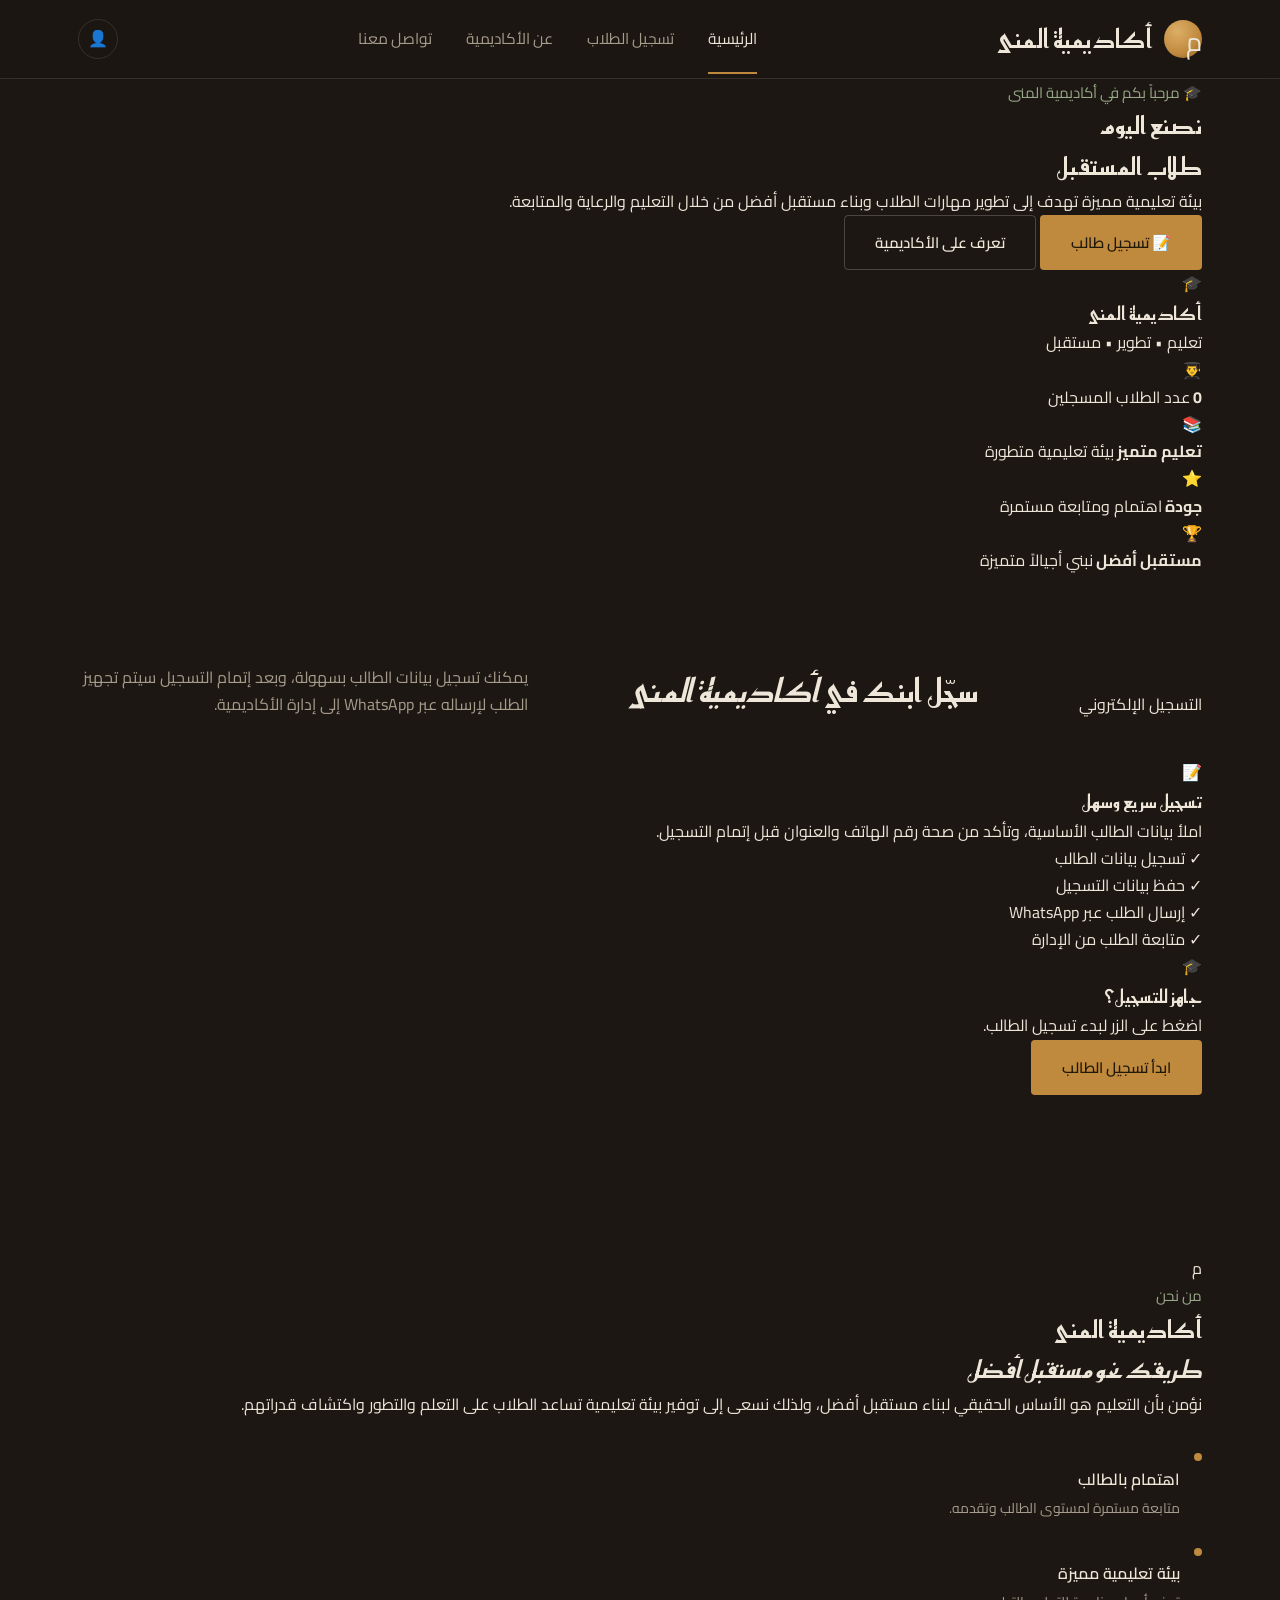
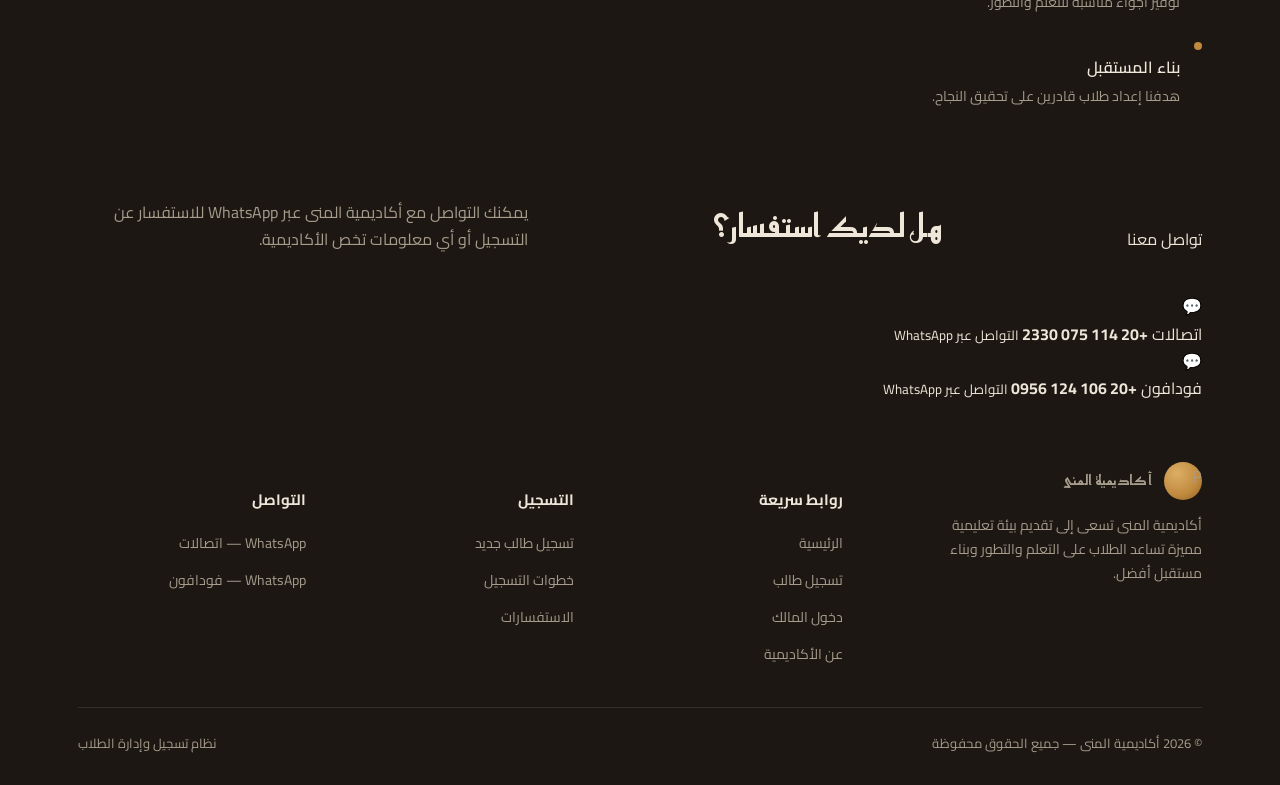
==== commit 78aad41e: "Refactor HTML structure and update content" ====
--- a/index.html
+++ b/index.html
@@ -3,66 +3,33 @@
 
 <head>
     <meta charset="UTF-8">
-
-    <meta name="viewport"
-          content="width=device-width, initial-scale=1.0">
+    <meta name="viewport" content="width=device-width, initial-scale=1.0">
 
     <meta name="description"
-          content="أكاديمية المنى - منصة تسجيل ومتابعة الطلاب">
-
-    <meta name="theme-color"
-          content="#0b3d2e">
-
-    <title>أكاديمية المنى | تسجيل الطلاب</title>
+        content="أكاديمية المنى - منصة تسجيل ومتابعة الطلاب">
+
+    <title>أكاديمية المنى | الرئيسية</title>
 
     <link rel="stylesheet" href="style.css">
 </head>
 
 <body>
 
-<!-- =========================
-     TOP BAR
-========================= -->
-
-<div class="top-bar">
-    <div class="container">
-
-        <span>
-            ✦ أهلاً بكم في أكاديمية المنى
-        </span>
-
-        <span>
-            التسجيل متاح الآن
-        </span>
-
-    </div>
-</div>
-
-
-<!-- =========================
-     HEADER
-========================= -->
+<!-- ================= HEADER ================= -->
 
 <header class="site-header">
 
     <div class="container header-row">
 
-        <!-- LOGO -->
-
         <a href="index.html" class="brand">
 
-            <span class="brand-mark">
-                م
-            </span>
-
-            <span class="brand-text">
+            <span class="brand-mark">م</span>
+
+            <span class="kufi">
                 أكاديمية المنى
             </span>
 
         </a>
-
-
-        <!-- NAVIGATION -->
 
         <nav class="main-nav">
 
@@ -84,9 +51,6 @@
 
         </nav>
 
-
-        <!-- ACTIONS -->
-
         <div class="header-actions">
 
             <a href="login.html"
@@ -97,12 +61,13 @@
 
             </a>
 
-            <a href="login.html"
-               class="btn btn-small">
-
-                دخول المالك
-
-            </a>
+            <button
+                class="nav-toggle"
+                aria-label="فتح القائمة">
+
+                ☰
+
+            </button>
 
         </div>
 
@@ -111,57 +76,44 @@
 </header>
 
 
-
-<!-- =========================
-     HERO
-========================= -->
-
-<section class="hero">
-
-    <div class="container hero-grid">
-
-        <div class="hero-content">
-
-            <div class="hero-badge">
-
-                <span class="status-dot"></span>
-
-                التسجيل مفتوح الآن
-
-            </div>
-
+<!-- ================= HERO ================= -->
+
+<section class="academy-hero">
+
+    <div class="hero-overlay"></div>
+
+    <div class="container hero-content">
+
+        <div class="hero-text">
+
+            <span class="hero-eyebrow">
+                🎓 مرحباً بكم في أكاديمية المنى
+            </span>
 
             <h1>
-
-                مستقبلك يبدأ
+                نصنع اليوم
                 <br>
-
-                من <span>أكاديمية المنى</span>
-
+                <span>طلاب المستقبل</span>
             </h1>
 
-
-            <p class="lead">
-
-                منصة أكاديمية المنى لتسجيل الطلاب
-                ومتابعة بياناتهم بطريقة سهلة،
-                منظمة واحترافية.
-
+            <p>
+                بيئة تعليمية مميزة تهدف إلى تطوير مهارات الطلاب
+                وبناء مستقبل أفضل من خلال التعليم والرعاية والمتابعة.
             </p>
 
-
             <div class="hero-actions">
 
-                <a href="register.html"
-                   class="btn btn-primary">
-
-                    🎓 تسجيل طالب
+                <a
+                    href="register.html"
+                    class="btn btn-primary">
+
+                    📝 تسجيل طالب
 
                 </a>
 
-
-                <a href="#about"
-                   class="btn btn-outline">
+                <a
+                    href="#about"
+                    class="btn btn-outline">
 
                     تعرف على الأكاديمية
 
@@ -169,91 +121,22 @@
 
             </div>
 
-
-            <!-- QUICK INFO -->
-
-            <div class="hero-info">
-
-                <div>
-
-                    <strong>24/7</strong>
-
-                    <span>
-                        متابعة مستمرة
-                    </span>
-
-                </div>
-
-
-                <div>
-
-                    <strong>100%</strong>
-
-                    <span>
-                        تنظيم إلكتروني
-                    </span>
-
-                </div>
-
-
-                <div>
-
-                    <strong>✓</strong>
-
-                    <span>
-                        تسجيل سريع
-                    </span>
-
-                </div>
-
-            </div>
-
-        </div>
-
-
-        <!-- HERO ART -->
-
-        <div class="hero-art">
-
-            <div class="academy-card">
-
-                <div class="academy-symbol">
-                    م
-                </div>
-
-                <h3>
-                    أكاديمية المنى
-                </h3>
-
-                <p>
-                    العلم طريق النجاح
-                </p>
-
-                <div class="academy-line"></div>
-
-            </div>
-
-
-            <div class="floating-card card-one">
-
+        </div>
+
+
+        <div class="hero-card">
+
+            <div class="hero-card-icon">
                 🎓
-
-                <span>
-                    طلابنا
-                </span>
-
-            </div>
-
-
-            <div class="floating-card card-two">
-
-                ✓
-
-                <span>
-                    تسجيل إلكتروني
-                </span>
-
-            </div>
+            </div>
+
+            <h3>
+                أكاديمية المنى
+            </h3>
+
+            <p>
+                تعليم • تطوير • مستقبل
+            </p>
 
         </div>
 
@@ -262,15 +145,11 @@
 </section>
 
 
-
-<!-- =========================
-     STUDENTS COUNTER
-========================= -->
+<!-- ================= STATISTICS ================= -->
 
 <section class="stats-section">
 
     <div class="container stats-grid">
-
 
         <div class="stat-card">
 
@@ -278,8 +157,11 @@
                 👨‍🎓
             </div>
 
-            <strong id="studentsCount">
+            <strong
+                id="studentCount">
+
                 0
+
             </strong>
 
             <span>
@@ -296,28 +178,11 @@
             </div>
 
             <strong>
-                100%
+                تعليم متميز
             </strong>
 
             <span>
-                تنظيم البيانات
-            </span>
-
-        </div>
-
-
-        <div class="stat-card">
-
-            <div class="stat-icon">
-                🏫
-            </div>
-
-            <strong>
-                1
-            </strong>
-
-            <span>
-                أكاديمية المنى
+                بيئة تعليمية متطورة
             </span>
 
         </div>
@@ -330,11 +195,28 @@
             </div>
 
             <strong>
-                24/7
+                جودة
             </strong>
 
             <span>
-                خدمة واستفسارات
+                اهتمام ومتابعة مستمرة
+            </span>
+
+        </div>
+
+
+        <div class="stat-card">
+
+            <div class="stat-icon">
+                🏆
+            </div>
+
+            <strong>
+                مستقبل أفضل
+            </strong>
+
+            <span>
+                نبني أجيالاً متميزة
             </span>
 
         </div>
@@ -344,122 +226,205 @@
 </section>
 
 
-
-<!-- =========================
-     REGISTRATION
-========================= -->
-
-<section class="section" id="registration">
+<!-- ================= REGISTRATION ================= -->
+
+<section
+    class="section registration-section"
+    id="registration">
 
     <div class="container">
 
-        <div class="section-head">
-
-            <div>
-
-                <div class="section-label">
-                    التسجيل
-                </div>
-
-                <h2>
-                    سجّل ابنك في أكاديمية المنى
-                </h2>
+        <div class="section-head centered">
+
+            <span>
+                التسجيل الإلكتروني
+            </span>
+
+            <h2>
+                سجّل ابنك في
+                <em>أكاديمية المنى</em>
+            </h2>
+
+            <p>
+                يمكنك تسجيل بيانات الطالب بسهولة،
+                وبعد إتمام التسجيل سيتم تجهيز الطلب لإرساله
+                عبر WhatsApp إلى إدارة الأكاديمية.
+            </p>
+
+        </div>
+
+
+        <div class="registration-box">
+
+            <div class="registration-info">
+
+                <span class="info-icon">
+                    📝
+                </span>
+
+                <h3>
+                    تسجيل سريع وسهل
+                </h3>
 
                 <p>
-                    قم بإدخال بيانات الطالب وسيتم
-                    إرسال الطلب إلى إدارة الأكاديمية.
+                    املأ بيانات الطالب الأساسية،
+                    وتأكد من صحة رقم الهاتف والعنوان
+                    قبل إتمام التسجيل.
                 </p>
 
-            </div>
-
-        </div>
-
-
-        <div class="registration-box">
-
-            <div class="registration-content">
+                <div class="info-list">
+
+                    <div>
+                        <span>✓</span>
+                        تسجيل بيانات الطالب
+                    </div>
+
+                    <div>
+                        <span>✓</span>
+                        حفظ بيانات التسجيل
+                    </div>
+
+                    <div>
+                        <span>✓</span>
+                        إرسال الطلب عبر WhatsApp
+                    </div>
+
+                    <div>
+                        <span>✓</span>
+                        متابعة الطلب من الإدارة
+                    </div>
+
+                </div>
+
+            </div>
+
+
+            <div class="registration-action">
 
                 <div class="registration-icon">
                     🎓
                 </div>
 
                 <h3>
-                    تسجيل طالب جديد
+                    جاهز للتسجيل؟
                 </h3>
 
                 <p>
-
-                    التسجيل يتم خلال دقائق،
-                    وبعد إتمام الطلب سيتم تحويلك
-                    مباشرة إلى واتساب للتواصل مع
-                    إدارة الأكاديمية.
-
+                    اضغط على الزر لبدء تسجيل الطالب.
                 </p>
 
-
-                <div class="registration-features">
+                <a
+                    href="register.html"
+                    class="btn btn-primary btn-large">
+
+                    ابدأ تسجيل الطالب
+
+                </a>
+
+            </div>
+
+        </div>
+
+    </div>
+
+</section>
+
+
+<!-- ================= ABOUT ================= -->
+
+<section
+    class="section about-section"
+    id="about">
+
+    <div class="container about-grid">
+
+        <div class="about-art">
+
+            <div class="about-symbol">
+                م
+            </div>
+
+            <div class="about-decoration decoration-one"></div>
+            <div class="about-decoration decoration-two"></div>
+
+        </div>
+
+
+        <div class="about-content">
+
+            <span class="hero-eyebrow">
+                من نحن
+            </span>
+
+            <h2>
+                أكاديمية المنى
+                <br>
+                <em>طريقك نحو مستقبل أفضل</em>
+            </h2>
+
+            <p>
+                نؤمن بأن التعليم هو الأساس الحقيقي لبناء
+                مستقبل أفضل، ولذلك نسعى إلى توفير بيئة
+                تعليمية تساعد الطلاب على التعلم والتطور
+                واكتشاف قدراتهم.
+            </p>
+
+            <div class="feature-list">
+
+                <div class="feature-item">
+
+                    <span class="feature-dot"></span>
 
                     <div>
-                        <span>✓</span>
-                        بيانات الطالب
+
+                        <h4>
+                            اهتمام بالطالب
+                        </h4>
+
+                        <p>
+                            متابعة مستمرة لمستوى الطالب وتقدمه.
+                        </p>
+
                     </div>
 
+                </div>
+
+
+                <div class="feature-item">
+
+                    <span class="feature-dot"></span>
+
                     <div>
-                        <span>✓</span>
-                        بيانات ولي الأمر
+
+                        <h4>
+                            بيئة تعليمية مميزة
+                        </h4>
+
+                        <p>
+                            توفير أجواء مناسبة للتعلم والتطور.
+                        </p>
+
                     </div>
 
+                </div>
+
+
+                <div class="feature-item">
+
+                    <span class="feature-dot"></span>
+
                     <div>
-                        <span>✓</span>
-                        رقم الهاتف
+
+                        <h4>
+                            بناء المستقبل
+                        </h4>
+
+                        <p>
+                            هدفنا إعداد طلاب قادرين على تحقيق النجاح.
+                        </p>
+
                     </div>
 
-                    <div>
-                        <span>✓</span>
-                        بيانات إضافية
-                    </div>
-
-                </div>
-
-
-                <a href="register.html"
-                   class="btn btn-primary">
-
-                    ابدأ تسجيل الطالب
-
-                </a>
-
-            </div>
-
-
-            <div class="registration-visual">
-
-                <div class="document-card">
-
-                    <div class="document-top">
-
-                        <span>
-                            أكاديمية المنى
-                        </span>
-
-                        <span>
-                            ✓
-                        </span>
-
-                    </div>
-
-                    <div class="document-line large"></div>
-
-                    <div class="document-line"></div>
-
-                    <div class="document-line"></div>
-
-                    <div class="document-line short"></div>
-
-                    <div class="document-check">
-                        ✓
-                    </div>
-
                 </div>
 
             </div>
@@ -471,122 +436,89 @@
 </section>
 
 
-
-<!-- =========================
-     ABOUT
-========================= -->
-
-<section class="section about-section"
-         id="about">
-
-    <div class="container split">
-
-
-        <div class="about-art">
-
-            <div class="about-circle">
-
-                <span>
-                    المنى
-                </span>
-
-            </div>
-
-        </div>
-
-
-        <div class="about-content">
-
-            <div class="section-label">
-                عن الأكاديمية
-            </div>
+<!-- ================= CONTACT ================= -->
+
+<section
+    class="contact-section"
+    id="contact">
+
+    <div class="container">
+
+        <div class="section-head centered">
+
+            <span>
+                تواصل معنا
+            </span>
 
             <h2>
-                بيئة تعليمية تهتم
-                <span>بمستقبل أبنائنا</span>
+                هل لديك استفسار؟
             </h2>
 
             <p>
-
-                تسعى أكاديمية المنى إلى توفير
-                بيئة تعليمية منظمة تساعد الطلاب
-                على التطور والنجاح، مع الاهتمام
-                ببيانات الطالب والتواصل المستمر
-                مع ولي الأمر.
-
+                يمكنك التواصل مع أكاديمية المنى
+                عبر WhatsApp للاستفسار عن التسجيل
+                أو أي معلومات تخص الأكاديمية.
             </p>
 
-
-            <div class="feature-list">
-
-
-                <div class="feature-item">
-
-                    <span class="feature-dot">
-                        ✓
+        </div>
+
+
+        <div class="contact-grid">
+
+            <a
+                href="https://wa.me/201140752330"
+                target="_blank"
+                class="contact-card">
+
+                <div class="contact-icon">
+                    💬
+                </div>
+
+                <div>
+
+                    <span>
+                        اتصالات
                     </span>
 
-                    <div>
-
-                        <h4>
-                            تسجيل إلكتروني
-                        </h4>
-
-                        <p>
-                            تسجيل بيانات الطالب
-                            بسهولة وسرعة.
-                        </p>
-
-                    </div>
-
-                </div>
-
-
-                <div class="feature-item">
-
-                    <span class="feature-dot">
-                        ✓
+                    <strong>
+                        +20 114 075 2330
+                    </strong>
+
+                    <small>
+                        التواصل عبر WhatsApp
+                    </small>
+
+                </div>
+
+            </a>
+
+
+            <a
+                href="https://wa.me/201061240956"
+                target="_blank"
+                class="contact-card">
+
+                <div class="contact-icon">
+                    💬
+                </div>
+
+                <div>
+
+                    <span>
+                        فودافون
                     </span>
 
-                    <div>
-
-                        <h4>
-                            تنظيم بيانات الطلاب
-                        </h4>
-
-                        <p>
-                            إدارة بيانات الطلاب
-                            بطريقة منظمة.
-                        </p>
-
-                    </div>
-
-                </div>
-
-
-                <div class="feature-item">
-
-                    <span class="feature-dot">
-                        ✓
-                    </span>
-
-                    <div>
-
-                        <h4>
-                            تواصل مباشر
-                        </h4>
-
-                        <p>
-                            التواصل مع إدارة الأكاديمية
-                            عبر واتساب.
-                        </p>
-
-                    </div>
-
-                </div>
-
-
-            </div>
+                    <strong>
+                        +20 106 124 0956
+                    </strong>
+
+                    <small>
+                        التواصل عبر WhatsApp
+                    </small>
+
+                </div>
+
+            </a>
 
         </div>
 
@@ -595,293 +527,35 @@
 </section>
 
 
-
-<!-- =========================
-     HOW IT WORKS
-========================= -->
-
-<section class="section process-section">
+<!-- ================= FOOTER ================= -->
+
+<footer
+    class="site-footer">
 
     <div class="container">
 
-        <div class="section-head centered">
-
-            <div>
-
-                <div class="section-label">
-                    طريقة التسجيل
-                </div>
-
-                <h2>
-                    التسجيل في ثلاث خطوات
-                </h2>
-
-                <p>
-                    عملية بسيطة وسريعة
-                </p>
-
-            </div>
-
-        </div>
-
-
-        <div class="process-grid">
-
-
-            <div class="process-card">
-
-                <span class="process-number">
-                    01
-                </span>
-
-                <div class="process-icon">
-                    📝
-                </div>
-
-                <h3>
-                    إدخال البيانات
-                </h3>
-
-                <p>
-                    أدخل بيانات الطالب وولي الأمر
-                    المطلوبة.
-                </p>
-
-            </div>
-
-
-            <div class="process-card">
-
-                <span class="process-number">
-                    02
-                </span>
-
-                <div class="process-icon">
-                    ✓
-                </div>
-
-                <h3>
-                    مراجعة الطلب
-                </h3>
-
-                <p>
-                    راجع جميع البيانات قبل إتمام
-                    عملية التسجيل.
-                </p>
-
-            </div>
-
-
-            <div class="process-card">
-
-                <span class="process-number">
-                    03
-                </span>
-
-                <div class="process-icon">
-                    💬
-                </div>
-
-                <h3>
-                    التواصل معنا
-                </h3>
-
-                <p>
-                    بعد الإتمام سيتم تحويلك إلى
-                    واتساب للتواصل مع الإدارة.
-                </p>
-
-            </div>
-
-
-        </div>
-
-    </div>
-
-</section>
-
-
-
-<!-- =========================
-     CONTACT
-========================= -->
-
-<section class="contact-section"
-         id="contact">
-
-    <div class="container">
-
-        <div class="contact-box">
-
-
-            <div class="contact-content">
-
-                <div class="section-label">
-                    تواصل معنا
-                </div>
-
-                <h2>
-                    لديك استفسار؟
-                    <br>
-                    نحن هنا لمساعدتك
-                </h2>
-
-                <p>
-
-                    للاستفسار عن التسجيل أو الدراسة
-                    أو أي شيء يخص أكاديمية المنى،
-                    يمكنك التواصل معنا مباشرة.
-
-                </p>
-
-            </div>
-
-
-            <div class="whatsapp-list">
-
-
-                <a href="https://wa.me/201140752330"
-                   target="_blank"
-                   rel="noopener"
-                   class="whatsapp-card">
-
-                    <span class="whatsapp-icon">
-                        WA
-                    </span>
-
-                    <div>
-
-                        <strong>
-                            اتصالات
-                        </strong>
-
-                        <span>
-                            +20 114 075 2330
-                        </span>
-
-                    </div>
-
-                    <span class="arrow">
-                        ←
-                    </span>
-
-                </a>
-
-
-                <a href="https://wa.me/201061240956"
-                   target="_blank"
-                   rel="noopener"
-                   class="whatsapp-card">
-
-                    <span class="whatsapp-icon">
-                        WA
-                    </span>
-
-                    <div>
-
-                        <strong>
-                            فودافون
-                        </strong>
-
-                        <span>
-                            +20 106 124 0956
-                        </span>
-
-                    </div>
-
-                    <span class="arrow">
-                        ←
-                    </span>
-
-                </a>
-
-
-            </div>
-
-        </div>
-
-    </div>
-
-</section>
-
-
-
-<!-- =========================
-     OWNER
-========================= -->
-
-<section class="owner-section">
-
-    <div class="container">
-
-        <div class="owner-box">
-
-            <div>
-
-                <span class="owner-label">
-                    الإدارة
-                </span>
-
-                <h3>
-                    لوحة إدارة الأكاديمية
-                </h3>
-
-                <p>
-                    الدخول مخصص لمالك الأكاديمية
-                    لإدارة بيانات الطلاب.
-                </p>
-
-            </div>
-
-
-            <a href="login.html"
-               class="btn btn-primary">
-
-                🔐 دخول المالك
-
-            </a>
-
-        </div>
-
-    </div>
-
-</section>
-
-
-
-<!-- =========================
-     FOOTER
-========================= -->
-
-<footer class="site-footer">
-
-    <div class="container">
-
-
         <div class="footer-grid">
 
-
             <div class="footer-about">
 
-                <a href="index.html"
-                   class="brand">
+                <a
+                    href="index.html"
+                    class="brand">
 
                     <span class="brand-mark">
                         م
                     </span>
 
-                    <span class="brand-text">
+                    <span class="kufi">
                         أكاديمية المنى
                     </span>
 
                 </a>
 
                 <p>
-
-                    أكاديمية المنى
-                    <br>
-                    العلم طريق النجاح.
-
+                    أكاديمية المنى تسعى إلى تقديم
+                    بيئة تعليمية مميزة تساعد الطلاب
+                    على التعلم والتطور وبناء مستقبل أفضل.
                 </p>
 
             </div>
@@ -913,6 +587,12 @@
                         </a>
                     </li>
 
+                    <li>
+                        <a href="#about">
+                            عن الأكاديمية
+                        </a>
+                    </li>
+
                 </ul>
 
             </div>
@@ -921,22 +601,26 @@
             <div>
 
                 <h5>
-                    تواصل معنا
+                    التسجيل
                 </h5>
 
                 <ul>
 
                     <li>
-                        <a href="https://wa.me/201140752330"
-                           target="_blank">
-                            واتساب - اتصالات
-                        </a>
-                    </li>
-
-                    <li>
-                        <a href="https://wa.me/201061240956"
-                           target="_blank">
-                            واتساب - فودافون
+                        <a href="register.html">
+                            تسجيل طالب جديد
+                        </a>
+                    </li>
+
+                    <li>
+                        <a href="#registration">
+                            خطوات التسجيل
+                        </a>
+                    </li>
+
+                    <li>
+                        <a href="#contact">
+                            الاستفسارات
                         </a>
                     </li>
 
@@ -948,46 +632,46 @@
             <div>
 
                 <h5>
-                    معلومات
+                    التواصل
                 </h5>
 
                 <ul>
 
                     <li>
-                        تسجيل الطلاب
-                    </li>
-
-                    <li>
-                        متابعة البيانات
-                    </li>
-
-                    <li>
-                        خدمة الاستفسارات
+                        <a
+                            href="https://wa.me/201140752330"
+                            target="_blank">
+
+                            WhatsApp — اتصالات
+
+                        </a>
+                    </li>
+
+                    <li>
+                        <a
+                            href="https://wa.me/201061240956"
+                            target="_blank">
+
+                            WhatsApp — فودافون
+
+                        </a>
                     </li>
 
                 </ul>
 
             </div>
 
-
         </div>
 
 
         <div class="footer-bottom">
 
             <span>
-                © 2026 أكاديمية المنى
-            </span>
-
-            <span>
-                جميع الحقوق محفوظة
-            </span>
-
-            <span class="developer">
-                Developed by
-                <strong>
-                    yaseen amr abd el rahem
-                </strong>
+                © 2026 أكاديمية المنى — جميع الحقوق محفوظة
+            </span>
+
+            <span>
+                نظام تسجيل وإدارة الطلاب
             </span>
 
         </div>
@@ -997,59 +681,15 @@
 </footer>
 
 
-
-<!-- =========================
-     SCRIPTS
-========================= -->
+<!-- ================= TOAST ================= -->
+
+<div
+    class="toast"
+    id="toast">
+</div>
+
 
 <script src="script.js"></script>
-
-
-<script>
-
-/*
-=========================================
-عداد الطلاب
-=========================================
-
-يقرأ عدد الطلاب من localStorage.
-عند عدم وجود بيانات يبدأ من صفر.
-
-وعندما نربطه مع لوحة المالك
-سيتم تحديث العدد تلقائياً.
-*/
-
-(function () {
-
-    const counter =
-        document.getElementById("studentsCount");
-
-    if (!counter) return;
-
-
-    let students = [];
-
-    try {
-
-        students =
-            JSON.parse(
-                localStorage.getItem("academy_students")
-            ) || [];
-
-    } catch (error) {
-
-        students = [];
-
-    }
-
-
-    counter.textContent =
-        students.length.toLocaleString("ar-EG");
-
-})();
-
-</script>
-
 
 </body>
 </html>
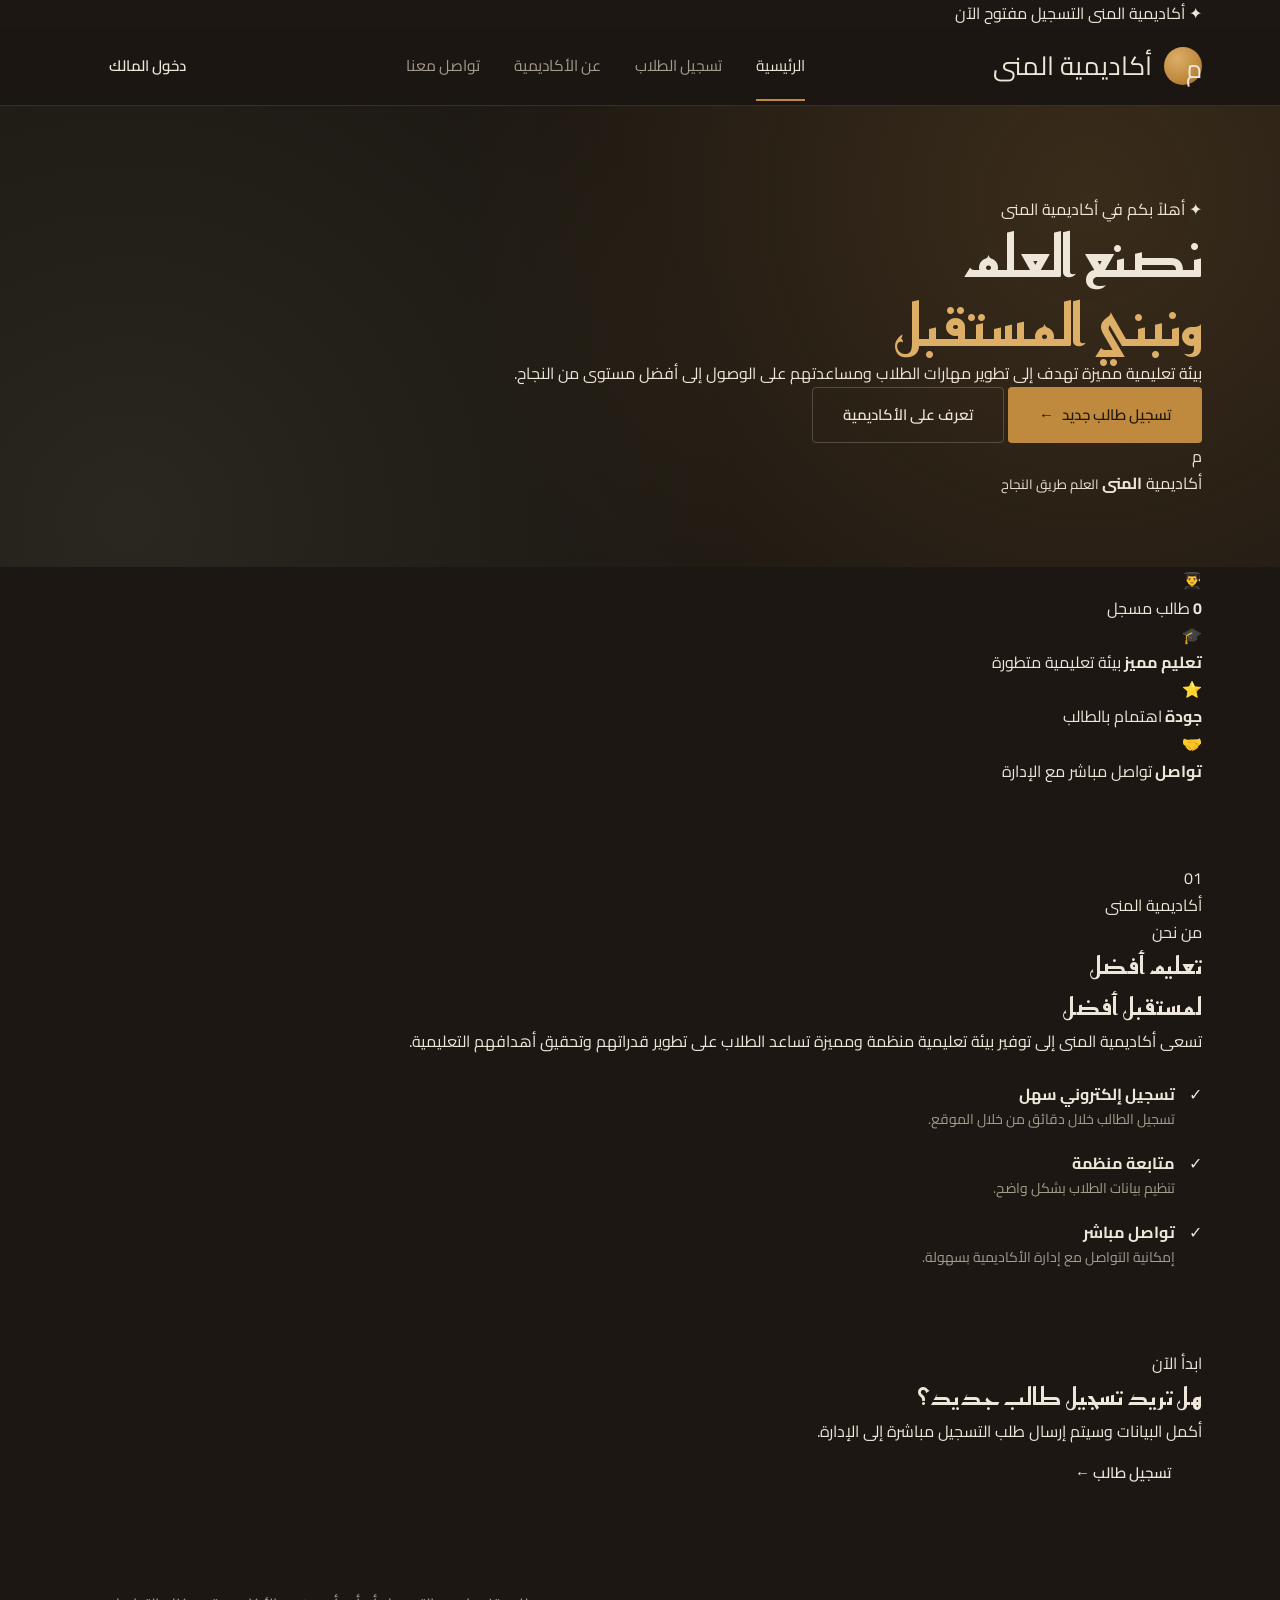
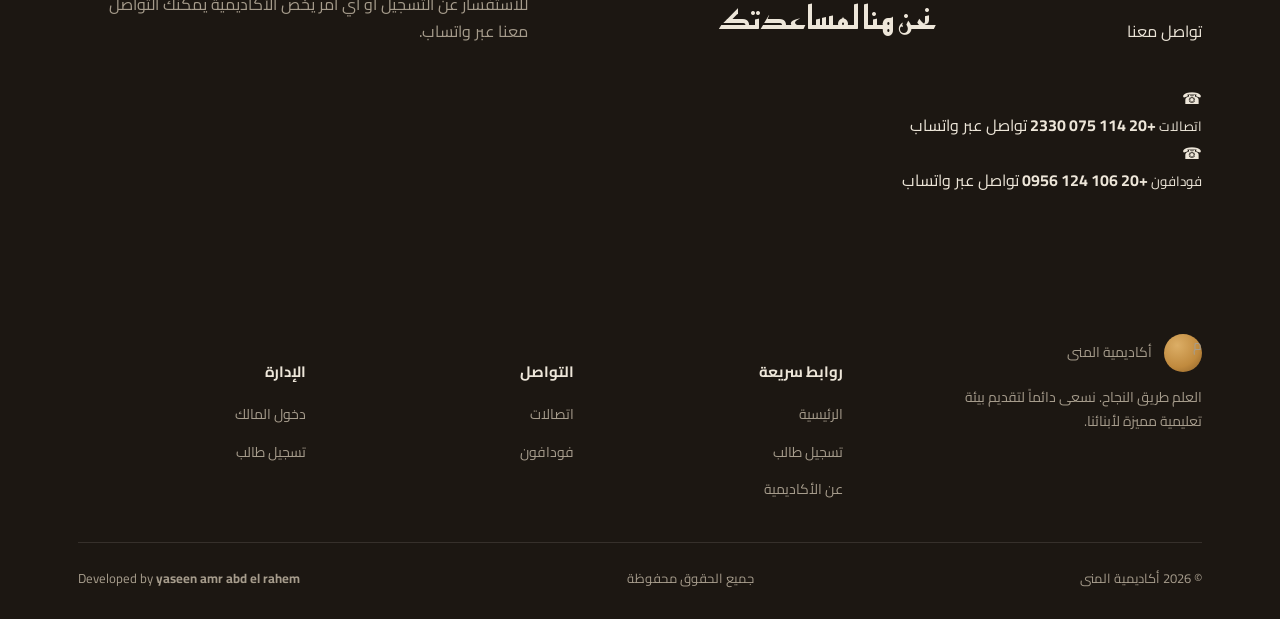
==== commit 788aa2f8: "Revise index.html for improved content and structure Updated the content and structure of the index." ====
--- a/index.html
+++ b/index.html
@@ -5,16 +5,26 @@
     <meta charset="UTF-8">
     <meta name="viewport" content="width=device-width, initial-scale=1.0">
 
-    <meta name="description"
-        content="أكاديمية المنى - منصة تسجيل ومتابعة الطلاب">
-
-    <title>أكاديمية المنى | الرئيسية</title>
+    <meta name="theme-color" content="#0b3d2e">
+    <meta name="description" content="أكاديمية المنى - العلم طريق النجاح">
+
+    <title>أكاديمية المنى | العلم طريق النجاح</title>
 
     <link rel="stylesheet" href="style.css">
 </head>
 
 <body>
 
+<!-- ================= TOP BAR ================= -->
+
+<div class="top-bar">
+    <div class="container top-bar-inner">
+        <span>✦ أكاديمية المنى</span>
+        <span>التسجيل مفتوح الآن</span>
+    </div>
+</div>
+
+
 <!-- ================= HEADER ================= -->
 
 <header class="site-header">
@@ -25,11 +35,12 @@
 
             <span class="brand-mark">م</span>
 
-            <span class="kufi">
+            <span class="brand-text">
                 أكاديمية المنى
             </span>
 
         </a>
+
 
         <nav class="main-nav">
 
@@ -37,7 +48,7 @@
                 الرئيسية
             </a>
 
-            <a href="#registration">
+            <a href="register.html">
                 تسجيل الطلاب
             </a>
 
@@ -51,22 +62,15 @@
 
         </nav>
 
+
         <div class="header-actions">
 
-            <a href="login.html"
-               class="icon-btn"
-               title="دخول المالك">
-
-                👤
-
-            </a>
-
-            <button
-                class="nav-toggle"
-                aria-label="فتح القائمة">
-
+            <a href="login.html" class="btn btn-small">
+                دخول المالك
+            </a>
+
+            <button class="nav-toggle" aria-label="فتح القائمة">
                 ☰
-
             </button>
 
         </div>
@@ -78,45 +82,36 @@
 
 <!-- ================= HERO ================= -->
 
-<section class="academy-hero">
-
-    <div class="hero-overlay"></div>
+<section class="hero academy-hero">
 
     <div class="container hero-content">
 
-        <div class="hero-text">
-
-            <span class="hero-eyebrow">
-                🎓 مرحباً بكم في أكاديمية المنى
+        <div class="hero-copy">
+
+            <span class="hero-label">
+                ✦ أهلاً بكم في أكاديمية المنى
             </span>
 
             <h1>
-                نصنع اليوم
+                نصنع العلم
                 <br>
-                <span>طلاب المستقبل</span>
+                <span>ونبني المستقبل</span>
             </h1>
 
             <p>
                 بيئة تعليمية مميزة تهدف إلى تطوير مهارات الطلاب
-                وبناء مستقبل أفضل من خلال التعليم والرعاية والمتابعة.
+                ومساعدتهم على الوصول إلى أفضل مستوى من النجاح.
             </p>
 
-            <div class="hero-actions">
-
-                <a
-                    href="register.html"
-                    class="btn btn-primary">
-
-                    📝 تسجيل طالب
-
+            <div class="hero-buttons">
+
+                <a href="register.html" class="btn btn-primary">
+                    تسجيل طالب جديد
+                    <span>←</span>
                 </a>
 
-                <a
-                    href="#about"
-                    class="btn btn-outline">
-
+                <a href="#about" class="btn btn-outline">
                     تعرف على الأكاديمية
-
                 </a>
 
             </div>
@@ -124,19 +119,30 @@
         </div>
 
 
-        <div class="hero-card">
-
-            <div class="hero-card-icon">
-                🎓
-            </div>
-
-            <h3>
-                أكاديمية المنى
-            </h3>
-
-            <p>
-                تعليم • تطوير • مستقبل
-            </p>
+        <div class="hero-visual">
+
+            <div class="hero-circle circle-one"></div>
+            <div class="hero-circle circle-two"></div>
+
+            <div class="academy-card">
+
+                <div class="academy-symbol">
+                    م
+                </div>
+
+                <span>
+                    أكاديمية
+                </span>
+
+                <strong>
+                    المنى
+                </strong>
+
+                <small>
+                    العلم طريق النجاح
+                </small>
+
+            </div>
 
         </div>
 
@@ -145,7 +151,7 @@
 </section>
 
 
-<!-- ================= STATISTICS ================= -->
+<!-- ================= STATS ================= -->
 
 <section class="stats-section">
 
@@ -157,15 +163,12 @@
                 👨‍🎓
             </div>
 
-            <strong
-                id="studentCount">
-
+            <strong id="student-count">
                 0
-
             </strong>
 
             <span>
-                عدد الطلاب المسجلين
+                طالب مسجل
             </span>
 
         </div>
@@ -174,11 +177,11 @@
         <div class="stat-card">
 
             <div class="stat-icon">
-                📚
+                🎓
             </div>
 
             <strong>
-                تعليم متميز
+                تعليم مميز
             </strong>
 
             <span>
@@ -199,7 +202,7 @@
             </strong>
 
             <span>
-                اهتمام ومتابعة مستمرة
+                اهتمام بالطالب
             </span>
 
         </div>
@@ -208,15 +211,15 @@
         <div class="stat-card">
 
             <div class="stat-icon">
-                🏆
+                🤝
             </div>
 
             <strong>
-                مستقبل أفضل
+                تواصل
             </strong>
 
             <span>
-                نبني أجيالاً متميزة
+                تواصل مباشر مع الإدارة
             </span>
 
         </div>
@@ -226,238 +229,155 @@
 </section>
 
 
-<!-- ================= REGISTRATION ================= -->
-
-<section
-    class="section registration-section"
-    id="registration">
+<!-- ================= ABOUT ================= -->
+
+<section class="section about-section" id="about">
+
+    <div class="container about-grid">
+
+        <div class="about-visual">
+
+            <div class="about-number">
+                01
+            </div>
+
+            <div class="about-badge">
+                أكاديمية المنى
+            </div>
+
+        </div>
+
+
+        <div class="about-content">
+
+            <span class="section-label">
+                من نحن
+            </span>
+
+            <h2>
+                تعليم أفضل
+                <br>
+                <span>لمستقبل أفضل</span>
+            </h2>
+
+            <p>
+                تسعى أكاديمية المنى إلى توفير بيئة تعليمية
+                منظمة ومميزة تساعد الطلاب على تطوير قدراتهم
+                وتحقيق أهدافهم التعليمية.
+            </p>
+
+            <div class="feature-list">
+
+                <div class="feature-item">
+
+                    <span>✓</span>
+
+                    <div>
+                        <strong>
+                            تسجيل إلكتروني سهل
+                        </strong>
+
+                        <p>
+                            تسجيل الطالب خلال دقائق من خلال الموقع.
+                        </p>
+                    </div>
+
+                </div>
+
+
+                <div class="feature-item">
+
+                    <span>✓</span>
+
+                    <div>
+                        <strong>
+                            متابعة منظمة
+                        </strong>
+
+                        <p>
+                            تنظيم بيانات الطلاب بشكل واضح.
+                        </p>
+                    </div>
+
+                </div>
+
+
+                <div class="feature-item">
+
+                    <span>✓</span>
+
+                    <div>
+                        <strong>
+                            تواصل مباشر
+                        </strong>
+
+                        <p>
+                            إمكانية التواصل مع إدارة الأكاديمية بسهولة.
+                        </p>
+                    </div>
+
+                </div>
+
+            </div>
+
+        </div>
+
+    </div>
+
+</section>
+
+
+<!-- ================= REGISTER CTA ================= -->
+
+<section class="register-cta">
+
+    <div class="container cta-inner">
+
+        <div>
+
+            <span>
+                ابدأ الآن
+            </span>
+
+            <h2>
+                هل تريد تسجيل طالب جديد؟
+            </h2>
+
+            <p>
+                أكمل البيانات وسيتم إرسال طلب التسجيل مباشرة إلى الإدارة.
+            </p>
+
+        </div>
+
+        <a href="register.html" class="btn btn-light">
+            تسجيل طالب
+            ←
+        </a>
+
+    </div>
+
+</section>
+
+
+<!-- ================= CONTACT ================= -->
+
+<section class="section contact-section" id="contact">
 
     <div class="container">
 
-        <div class="section-head centered">
-
-            <span>
-                التسجيل الإلكتروني
+        <div class="section-head center">
+
+            <span class="section-label">
+                تواصل معنا
             </span>
 
             <h2>
-                سجّل ابنك في
-                <em>أكاديمية المنى</em>
+                نحن هنا لمساعدتك
             </h2>
 
             <p>
-                يمكنك تسجيل بيانات الطالب بسهولة،
-                وبعد إتمام التسجيل سيتم تجهيز الطلب لإرساله
-                عبر WhatsApp إلى إدارة الأكاديمية.
-            </p>
-
-        </div>
-
-
-        <div class="registration-box">
-
-            <div class="registration-info">
-
-                <span class="info-icon">
-                    📝
-                </span>
-
-                <h3>
-                    تسجيل سريع وسهل
-                </h3>
-
-                <p>
-                    املأ بيانات الطالب الأساسية،
-                    وتأكد من صحة رقم الهاتف والعنوان
-                    قبل إتمام التسجيل.
-                </p>
-
-                <div class="info-list">
-
-                    <div>
-                        <span>✓</span>
-                        تسجيل بيانات الطالب
-                    </div>
-
-                    <div>
-                        <span>✓</span>
-                        حفظ بيانات التسجيل
-                    </div>
-
-                    <div>
-                        <span>✓</span>
-                        إرسال الطلب عبر WhatsApp
-                    </div>
-
-                    <div>
-                        <span>✓</span>
-                        متابعة الطلب من الإدارة
-                    </div>
-
-                </div>
-
-            </div>
-
-
-            <div class="registration-action">
-
-                <div class="registration-icon">
-                    🎓
-                </div>
-
-                <h3>
-                    جاهز للتسجيل؟
-                </h3>
-
-                <p>
-                    اضغط على الزر لبدء تسجيل الطالب.
-                </p>
-
-                <a
-                    href="register.html"
-                    class="btn btn-primary btn-large">
-
-                    ابدأ تسجيل الطالب
-
-                </a>
-
-            </div>
-
-        </div>
-
-    </div>
-
-</section>
-
-
-<!-- ================= ABOUT ================= -->
-
-<section
-    class="section about-section"
-    id="about">
-
-    <div class="container about-grid">
-
-        <div class="about-art">
-
-            <div class="about-symbol">
-                م
-            </div>
-
-            <div class="about-decoration decoration-one"></div>
-            <div class="about-decoration decoration-two"></div>
-
-        </div>
-
-
-        <div class="about-content">
-
-            <span class="hero-eyebrow">
-                من نحن
-            </span>
-
-            <h2>
-                أكاديمية المنى
-                <br>
-                <em>طريقك نحو مستقبل أفضل</em>
-            </h2>
-
-            <p>
-                نؤمن بأن التعليم هو الأساس الحقيقي لبناء
-                مستقبل أفضل، ولذلك نسعى إلى توفير بيئة
-                تعليمية تساعد الطلاب على التعلم والتطور
-                واكتشاف قدراتهم.
-            </p>
-
-            <div class="feature-list">
-
-                <div class="feature-item">
-
-                    <span class="feature-dot"></span>
-
-                    <div>
-
-                        <h4>
-                            اهتمام بالطالب
-                        </h4>
-
-                        <p>
-                            متابعة مستمرة لمستوى الطالب وتقدمه.
-                        </p>
-
-                    </div>
-
-                </div>
-
-
-                <div class="feature-item">
-
-                    <span class="feature-dot"></span>
-
-                    <div>
-
-                        <h4>
-                            بيئة تعليمية مميزة
-                        </h4>
-
-                        <p>
-                            توفير أجواء مناسبة للتعلم والتطور.
-                        </p>
-
-                    </div>
-
-                </div>
-
-
-                <div class="feature-item">
-
-                    <span class="feature-dot"></span>
-
-                    <div>
-
-                        <h4>
-                            بناء المستقبل
-                        </h4>
-
-                        <p>
-                            هدفنا إعداد طلاب قادرين على تحقيق النجاح.
-                        </p>
-
-                    </div>
-
-                </div>
-
-            </div>
-
-        </div>
-
-    </div>
-
-</section>
-
-
-<!-- ================= CONTACT ================= -->
-
-<section
-    class="contact-section"
-    id="contact">
-
-    <div class="container">
-
-        <div class="section-head centered">
-
-            <span>
-                تواصل معنا
-            </span>
-
-            <h2>
-                هل لديك استفسار؟
-            </h2>
-
-            <p>
-                يمكنك التواصل مع أكاديمية المنى
-                عبر WhatsApp للاستفسار عن التسجيل
-                أو أي معلومات تخص الأكاديمية.
+                للاستفسار عن التسجيل أو أي أمر يخص الأكاديمية
+                يمكنك التواصل معنا عبر واتساب.
             </p>
 
         </div>
@@ -468,26 +388,25 @@
             <a
                 href="https://wa.me/201140752330"
                 target="_blank"
+                rel="noopener"
                 class="contact-card">
 
                 <div class="contact-icon">
-                    💬
+                    ☎
                 </div>
 
                 <div>
-
-                    <span>
+                    <small>
                         اتصالات
-                    </span>
+                    </small>
 
                     <strong>
                         +20 114 075 2330
                     </strong>
 
-                    <small>
-                        التواصل عبر WhatsApp
-                    </small>
-
+                    <span>
+                        تواصل عبر واتساب
+                    </span>
                 </div>
 
             </a>
@@ -496,26 +415,25 @@
             <a
                 href="https://wa.me/201061240956"
                 target="_blank"
+                rel="noopener"
                 class="contact-card">
 
                 <div class="contact-icon">
-                    💬
+                    ☎
                 </div>
 
                 <div>
-
-                    <span>
+                    <small>
                         فودافون
-                    </span>
+                    </small>
 
                     <strong>
                         +20 106 124 0956
                     </strong>
 
-                    <small>
-                        التواصل عبر WhatsApp
-                    </small>
-
+                    <span>
+                        تواصل عبر واتساب
+                    </span>
                 </div>
 
             </a>
@@ -529,8 +447,7 @@
 
 <!-- ================= FOOTER ================= -->
 
-<footer
-    class="site-footer">
+<footer class="site-footer">
 
     <div class="container">
 
@@ -538,24 +455,22 @@
 
             <div class="footer-about">
 
-                <a
-                    href="index.html"
-                    class="brand">
+                <a href="index.html" class="brand">
 
                     <span class="brand-mark">
                         م
                     </span>
 
-                    <span class="kufi">
+                    <span class="brand-text">
                         أكاديمية المنى
                     </span>
 
                 </a>
 
                 <p>
-                    أكاديمية المنى تسعى إلى تقديم
-                    بيئة تعليمية مميزة تساعد الطلاب
-                    على التعلم والتطور وبناء مستقبل أفضل.
+                    العلم طريق النجاح.
+                    نسعى دائماً لتقديم بيئة تعليمية
+                    مميزة لأبنائنا.
                 </p>
 
             </div>
@@ -582,45 +497,8 @@
                     </li>
 
                     <li>
-                        <a href="login.html">
-                            دخول المالك
-                        </a>
-                    </li>
-
-                    <li>
                         <a href="#about">
                             عن الأكاديمية
-                        </a>
-                    </li>
-
-                </ul>
-
-            </div>
-
-
-            <div>
-
-                <h5>
-                    التسجيل
-                </h5>
-
-                <ul>
-
-                    <li>
-                        <a href="register.html">
-                            تسجيل طالب جديد
-                        </a>
-                    </li>
-
-                    <li>
-                        <a href="#registration">
-                            خطوات التسجيل
-                        </a>
-                    </li>
-
-                    <li>
-                        <a href="#contact">
-                            الاستفسارات
                         </a>
                     </li>
 
@@ -638,22 +516,18 @@
                 <ul>
 
                     <li>
-                        <a
-                            href="https://wa.me/201140752330"
-                            target="_blank">
-
-                            WhatsApp — اتصالات
-
-                        </a>
-                    </li>
-
-                    <li>
-                        <a
-                            href="https://wa.me/201061240956"
-                            target="_blank">
-
-                            WhatsApp — فودافون
-
+                        <a href="https://wa.me/201140752330"
+                           target="_blank"
+                           rel="noopener">
+                            اتصالات
+                        </a>
+                    </li>
+
+                    <li>
+                        <a href="https://wa.me/201061240956"
+                           target="_blank"
+                           rel="noopener">
+                            فودافون
                         </a>
                     </li>
 
@@ -661,17 +535,49 @@
 
             </div>
 
+
+            <div>
+
+                <h5>
+                    الإدارة
+                </h5>
+
+                <ul>
+
+                    <li>
+                        <a href="login.html">
+                            دخول المالك
+                        </a>
+                    </li>
+
+                    <li>
+                        <a href="register.html">
+                            تسجيل طالب
+                        </a>
+                    </li>
+
+                </ul>
+
+            </div>
+
         </div>
 
 
         <div class="footer-bottom">
 
             <span>
-                © 2026 أكاديمية المنى — جميع الحقوق محفوظة
-            </span>
-
-            <span>
-                نظام تسجيل وإدارة الطلاب
+                © 2026 أكاديمية المنى
+            </span>
+
+            <span>
+                جميع الحقوق محفوظة
+            </span>
+
+            <span>
+                Developed by
+                <strong>
+                    yaseen amr abd el rahem
+                </strong>
             </span>
 
         </div>
@@ -679,14 +585,6 @@
     </div>
 
 </footer>
-
-
-<!-- ================= TOAST ================= -->
-
-<div
-    class="toast"
-    id="toast">
-</div>
 
 
 <script src="script.js"></script>
